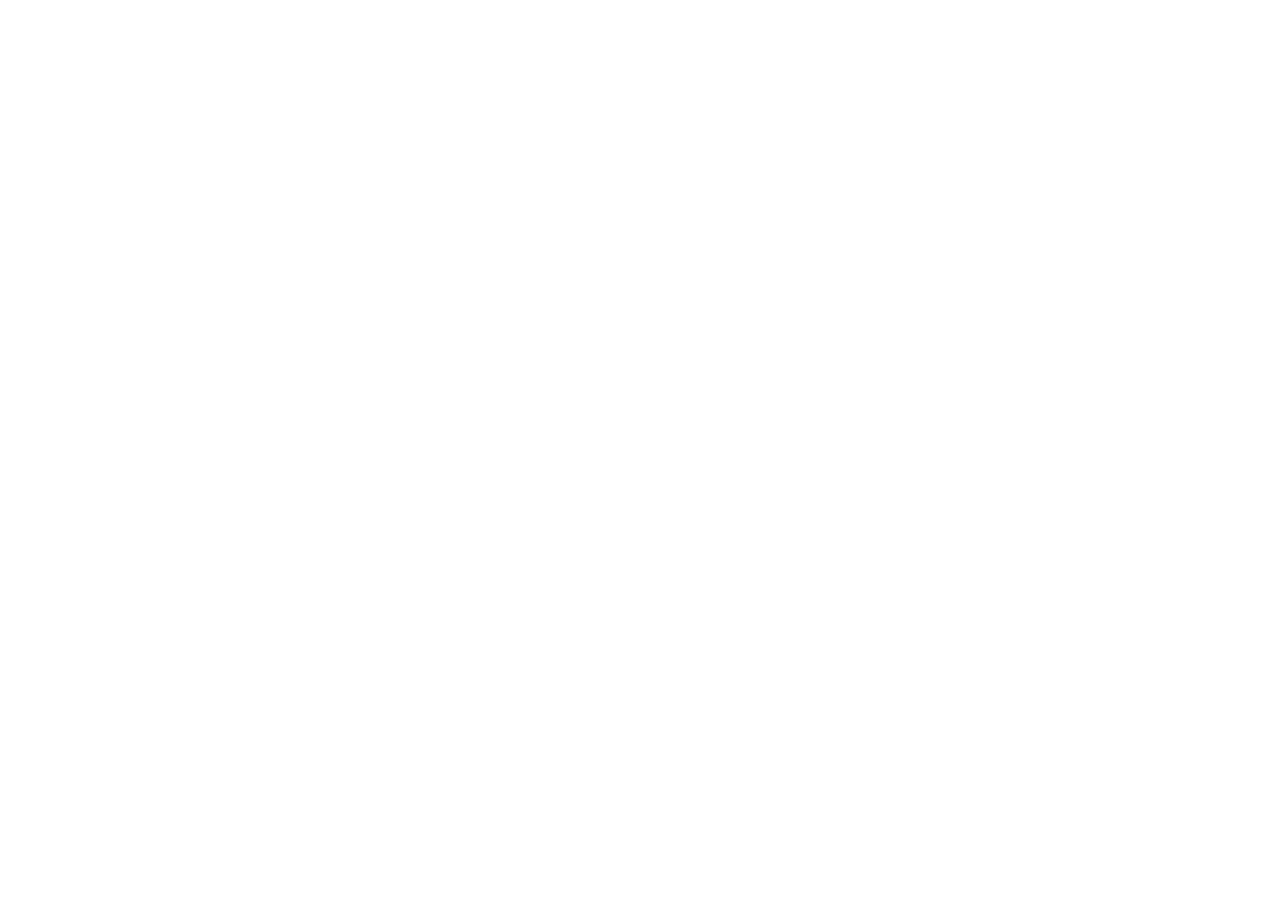
==== index.html @ d11c146b "初始化项目" ====
<!DOCTYPE html>
<html lang="en">
<head>
    <meta charset="UTF-8">
    <meta name="viewport" content="width=device-width, initial-scale=1.0">
    <title>Document</title>
</head>
<body>
    
</body>
</html>
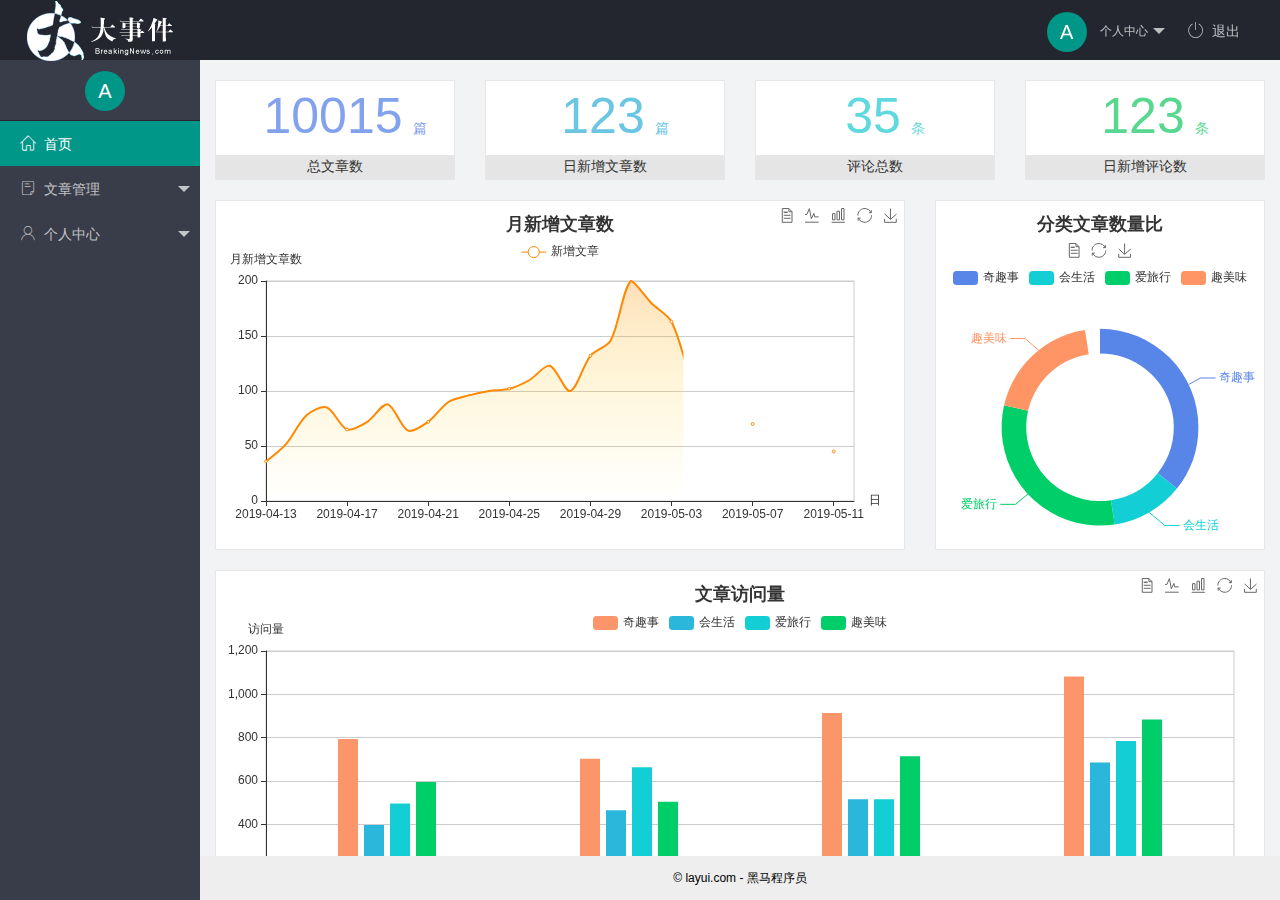
==== commit 02f0fc15: "主页" ====
--- a/index.html
+++ b/index.html
@@ -1,11 +1,86 @@
 <!DOCTYPE html>
 <html lang="en">
-<head>
-    <meta charset="UTF-8">
-    <meta name="viewport" content="width=device-width, initial-scale=1.0">
-    <title>Document</title>
-</head>
-<body>
+  <head>
+    <meta charset="UTF-8" />
+    <meta name="viewport" content="width=device-width, initial-scale=1.0" />
+    <title>后台主页</title>
     
-</body>
+    <!-- 导入 layui 的样式表 -->
+    <link rel="stylesheet" href="./assets/lib/layui/css/layui.css" />
+    <link rel="stylesheet" href="./assets/css/index.css">
+    <link rel="stylesheet" href="./assets/fonts/iconfont.css">
+    <script src="./assets/lib/jquery.js"></script>
+    <script src="./assets/js/baseAPI.js"></script>
+    <script src="./assets/js/index.js"></script>
+  </head>
+  <body class="layui-layout-body">
+    <div class="layui-layout layui-layout-admin">
+      <div class="layui-header">
+        <div class="layui-logo">
+          <img src="./assets/images/logo.png" alt="" />
+        </div>
+        <!-- 头部区域（可配合layui已有的水平导航） -->
+        <ul class="layui-nav layui-layout-right">
+          <li class="layui-nav-item">
+            <a href="javascript:;" class="ueerinfo">
+              <img src="http://t.cn/RCzsdCq" class="layui-nav-img" />
+              <span class="text-avatar">A</span>
+              个人中心
+            </a>
+            <dl class="layui-nav-child">
+              <dd><a href="">基本资料</a></dd>
+              <dd><a href="">更换头像</a></dd>
+              <dd><a href="">重置密码</a></dd>
+            </dl>
+          </li>
+          <li class="layui-nav-item"><a href="javascrpic:;" id="btnLogout"><span class="iconfont">&#xe865;</span>退出</a></li>
+        </ul>
+      </div>
+
+      <div class="layui-side layui-bg-black">
+        <div class="layui-side-scroll">
+          <div  class="ueerinfo">
+            <img src="http://t.cn/RCzsdCq" class="layui-nav-img" />
+            <span class="text-avatar">A</span>
+            <span id="welcome"></span>
+          </div>
+          <!-- 左侧导航区域（可配合layui已有的垂直导航） -->
+          <ul class="layui-nav layui-nav-tree" lay-filter="test" lay-shrink="all">
+            <li class="layui-nav-item layui-nav-itemed layui-this">
+              <a class="" href="./home/dashboard.html" target="fm"><span class="iconfont">&#xe6a9;</span>首页</a>
+            </li>
+            <li class="layui-nav-item">
+              <a href="javascript:;"><span class="iconfont">&#xe615;</span>文章管理</a>
+              <dl class="layui-nav-child" >
+                <dd><a href="javascript:;"><i class="layui-icon layui-icon-app"></i>文章类别</a></dd>
+                <dd><a href="javascript:;"><i class="layui-icon layui-icon-app"></i>文章列表</a></dd>
+                <dd><a href="javascript:;""><i class="layui-icon layui-icon-app"></i>发布文章</a></dd>
+              </dl>
+            </li>
+            <li class="layui-nav-item">
+                <a href="javascript:;"><span class="iconfont">&#xe614;</span>个人中心</a>
+                <dl class="layui-nav-child" >
+                    <dd><a href="javascript:;"><i class="layui-icon layui-icon-app"></i>基本资料</a></dd>
+                    <dd><a href="javascript:;"><i class="layui-icon layui-icon-app"></i>更换头像</a></dd>
+                    <dd><a href="javascript:;"><i class="layui-icon layui-icon-app"></i>重置密码</a></dd>
+                  </dl>
+                </li>
+           
+          </ul>
+        </div>
+      </div>
+
+      <div class="layui-body">
+        <!-- 内容主体区域 -->
+        <iframe name="fm" src="./home/dashboard.html" frameborder="0"></iframe>
+      </div>
+
+      <div class="layui-footer">
+        <!-- 底部固定区域 -->
+        © layui.com - 黑马程序员
+      </div>
+    </div>
+    <!-- 导入 layui 的JS文件 -->
+    <script src="./assets/lib/layui/layui.all.js"></script>
+  </body>
 </html>--- a/assets/lib/layui/css/layui.css
+++ b/assets/lib/layui/css/layui.css
@@ -0,0 +1,2 @@
+/** layui-v2.5.5 MIT License By https://www.layui.com */
+ .layui-inline,img{display:inline-block;vertical-align:middle}h1,h2,h3,h4,h5,h6{font-weight:400}.layui-edge,.layui-header,.layui-inline,.layui-main{position:relative}.layui-body,.layui-edge,.layui-elip{overflow:hidden}.layui-btn,.layui-edge,.layui-inline,img{vertical-align:middle}.layui-btn,.layui-disabled,.layui-icon,.layui-unselect{-moz-user-select:none;-webkit-user-select:none;-ms-user-select:none}.layui-elip,.layui-form-checkbox span,.layui-form-pane .layui-form-label{text-overflow:ellipsis;white-space:nowrap}.layui-breadcrumb,.layui-tree-btnGroup{visibility:hidden}blockquote,body,button,dd,div,dl,dt,form,h1,h2,h3,h4,h5,h6,input,li,ol,p,pre,td,textarea,th,ul{margin:0;padding:0;-webkit-tap-highlight-color:rgba(0,0,0,0)}a:active,a:hover{outline:0}img{border:none}li{list-style:none}table{border-collapse:collapse;border-spacing:0}h4,h5,h6{font-size:100%}button,input,optgroup,option,select,textarea{font-family:inherit;font-size:inherit;font-style:inherit;font-weight:inherit;outline:0}pre{white-space:pre-wrap;white-space:-moz-pre-wrap;white-space:-pre-wrap;white-space:-o-pre-wrap;word-wrap:break-word}body{line-height:24px;font:14px Helvetica Neue,Helvetica,PingFang SC,Tahoma,Arial,sans-serif}hr{height:1px;margin:10px 0;border:0;clear:both}a{color:#333;text-decoration:none}a:hover{color:#777}a cite{font-style:normal;*cursor:pointer}.layui-border-box,.layui-border-box *{box-sizing:border-box}.layui-box,.layui-box *{box-sizing:content-box}.layui-clear{clear:both;*zoom:1}.layui-clear:after{content:'\20';clear:both;*zoom:1;display:block;height:0}.layui-inline{*display:inline;*zoom:1}.layui-edge{display:inline-block;width:0;height:0;border-width:6px;border-style:dashed;border-color:transparent}.layui-edge-top{top:-4px;border-bottom-color:#999;border-bottom-style:solid}.layui-edge-right{border-left-color:#999;border-left-style:solid}.layui-edge-bottom{top:2px;border-top-color:#999;border-top-style:solid}.layui-edge-left{border-right-color:#999;border-right-style:solid}.layui-disabled,.layui-disabled:hover{color:#d2d2d2!important;cursor:not-allowed!important}.layui-circle{border-radius:100%}.layui-show{display:block!important}.layui-hide{display:none!important}@font-face{font-family:layui-icon;src:url(../font/iconfont.eot?v=250);src:url(../font/iconfont.eot?v=250#iefix) format('embedded-opentype'),url(../font/iconfont.woff2?v=250) format('woff2'),url(../font/iconfont.woff?v=250) format('woff'),url(../font/iconfont.ttf?v=250) format('truetype'),url(../font/iconfont.svg?v=250#layui-icon) format('svg')}.layui-icon{font-family:layui-icon!important;font-size:16px;font-style:normal;-webkit-font-smoothing:antialiased;-moz-osx-font-smoothing:grayscale}.layui-icon-reply-fill:before{content:"\e611"}.layui-icon-set-fill:before{content:"\e614"}.layui-icon-menu-fill:before{content:"\e60f"}.layui-icon-search:before{content:"\e615"}.layui-icon-share:before{content:"\e641"}.layui-icon-set-sm:before{content:"\e620"}.layui-icon-engine:before{content:"\e628"}.layui-icon-close:before{content:"\1006"}.layui-icon-close-fill:before{content:"\1007"}.layui-icon-chart-screen:before{content:"\e629"}.layui-icon-star:before{content:"\e600"}.layui-icon-circle-dot:before{content:"\e617"}.layui-icon-chat:before{content:"\e606"}.layui-icon-release:before{content:"\e609"}.layui-icon-list:before{content:"\e60a"}.layui-icon-chart:before{content:"\e62c"}.layui-icon-ok-circle:before{content:"\1005"}.layui-icon-layim-theme:before{content:"\e61b"}.layui-icon-table:before{content:"\e62d"}.layui-icon-right:before{content:"\e602"}.layui-icon-left:before{content:"\e603"}.layui-icon-cart-simple:before{content:"\e698"}.layui-icon-face-cry:before{content:"\e69c"}.layui-icon-face-smile:before{content:"\e6af"}.layui-icon-survey:before{content:"\e6b2"}.layui-icon-tree:before{content:"\e62e"}.layui-icon-upload-circle:before{content:"\e62f"}.layui-icon-add-circle:before{content:"\e61f"}.layui-icon-download-circle:before{content:"\e601"}.layui-icon-templeate-1:before{content:"\e630"}.layui-icon-util:before{content:"\e631"}.layui-icon-face-surprised:before{content:"\e664"}.layui-icon-edit:before{content:"\e642"}.layui-icon-speaker:before{content:"\e645"}.layui-icon-down:before{content:"\e61a"}.layui-icon-file:before{content:"\e621"}.layui-icon-layouts:before{content:"\e632"}.layui-icon-rate-half:before{content:"\e6c9"}.layui-icon-add-circle-fine:before{content:"\e608"}.layui-icon-prev-circle:before{content:"\e633"}.layui-icon-read:before{content:"\e705"}.layui-icon-404:before{content:"\e61c"}.layui-icon-carousel:before{content:"\e634"}.layui-icon-help:before{content:"\e607"}.layui-icon-code-circle:before{content:"\e635"}.layui-icon-water:before{content:"\e636"}.layui-icon-username:before{content:"\e66f"}.layui-icon-find-fill:before{content:"\e670"}.layui-icon-about:before{content:"\e60b"}.layui-icon-location:before{content:"\e715"}.layui-icon-up:before{content:"\e619"}.layui-icon-pause:before{content:"\e651"}.layui-icon-date:before{content:"\e637"}.layui-icon-layim-uploadfile:before{content:"\e61d"}.layui-icon-delete:before{content:"\e640"}.layui-icon-play:before{content:"\e652"}.layui-icon-top:before{content:"\e604"}.layui-icon-friends:before{content:"\e612"}.layui-icon-refresh-3:before{content:"\e9aa"}.layui-icon-ok:before{content:"\e605"}.layui-icon-layer:before{content:"\e638"}.layui-icon-face-smile-fine:before{content:"\e60c"}.layui-icon-dollar:before{content:"\e659"}.layui-icon-group:before{content:"\e613"}.layui-icon-layim-download:before{content:"\e61e"}.layui-icon-picture-fine:before{content:"\e60d"}.layui-icon-link:before{content:"\e64c"}.layui-icon-diamond:before{content:"\e735"}.layui-icon-log:before{content:"\e60e"}.layui-icon-rate-solid:before{content:"\e67a"}.layui-icon-fonts-del:before{content:"\e64f"}.layui-icon-unlink:before{content:"\e64d"}.layui-icon-fonts-clear:before{content:"\e639"}.layui-icon-triangle-r:before{content:"\e623"}.layui-icon-circle:before{content:"\e63f"}.layui-icon-radio:before{content:"\e643"}.layui-icon-align-center:before{content:"\e647"}.layui-icon-align-right:before{content:"\e648"}.layui-icon-align-left:before{content:"\e649"}.layui-icon-loading-1:before{content:"\e63e"}.layui-icon-return:before{content:"\e65c"}.layui-icon-fonts-strong:before{content:"\e62b"}.layui-icon-upload:before{content:"\e67c"}.layui-icon-dialogue:before{content:"\e63a"}.layui-icon-video:before{content:"\e6ed"}.layui-icon-headset:before{content:"\e6fc"}.layui-icon-cellphone-fine:before{content:"\e63b"}.layui-icon-add-1:before{content:"\e654"}.layui-icon-face-smile-b:before{content:"\e650"}.layui-icon-fonts-html:before{content:"\e64b"}.layui-icon-form:before{content:"\e63c"}.layui-icon-cart:before{content:"\e657"}.layui-icon-camera-fill:before{content:"\e65d"}.layui-icon-tabs:before{content:"\e62a"}.layui-icon-fonts-code:before{content:"\e64e"}.layui-icon-fire:before{content:"\e756"}.layui-icon-set:before{content:"\e716"}.layui-icon-fonts-u:before{content:"\e646"}.layui-icon-triangle-d:before{content:"\e625"}.layui-icon-tips:before{content:"\e702"}.layui-icon-picture:before{content:"\e64a"}.layui-icon-more-vertical:before{content:"\e671"}.layui-icon-flag:before{content:"\e66c"}.layui-icon-loading:before{content:"\e63d"}.layui-icon-fonts-i:before{content:"\e644"}.layui-icon-refresh-1:before{content:"\e666"}.layui-icon-rmb:before{content:"\e65e"}.layui-icon-home:before{content:"\e68e"}.layui-icon-user:before{content:"\e770"}.layui-icon-notice:before{content:"\e667"}.layui-icon-login-weibo:before{content:"\e675"}.layui-icon-voice:before{content:"\e688"}.layui-icon-upload-drag:before{content:"\e681"}.layui-icon-login-qq:before{content:"\e676"}.layui-icon-snowflake:before{content:"\e6b1"}.layui-icon-file-b:before{content:"\e655"}.layui-icon-template:before{content:"\e663"}.layui-icon-auz:before{content:"\e672"}.layui-icon-console:before{content:"\e665"}.layui-icon-app:before{content:"\e653"}.layui-icon-prev:before{content:"\e65a"}.layui-icon-website:before{content:"\e7ae"}.layui-icon-next:before{content:"\e65b"}.layui-icon-component:before{content:"\e857"}.layui-icon-more:before{content:"\e65f"}.layui-icon-login-wechat:before{content:"\e677"}.layui-icon-shrink-right:before{content:"\e668"}.layui-icon-spread-left:before{content:"\e66b"}.layui-icon-camera:before{content:"\e660"}.layui-icon-note:before{content:"\e66e"}.layui-icon-refresh:before{content:"\e669"}.layui-icon-female:before{content:"\e661"}.layui-icon-male:before{content:"\e662"}.layui-icon-password:before{content:"\e673"}.layui-icon-senior:before{content:"\e674"}.layui-icon-theme:before{content:"\e66a"}.layui-icon-tread:before{content:"\e6c5"}.layui-icon-praise:before{content:"\e6c6"}.layui-icon-star-fill:before{content:"\e658"}.layui-icon-rate:before{content:"\e67b"}.layui-icon-template-1:before{content:"\e656"}.layui-icon-vercode:before{content:"\e679"}.layui-icon-cellphone:before{content:"\e678"}.layui-icon-screen-full:before{content:"\e622"}.layui-icon-screen-restore:before{content:"\e758"}.layui-icon-cols:before{content:"\e610"}.layui-icon-export:before{content:"\e67d"}.layui-icon-print:before{content:"\e66d"}.layui-icon-slider:before{content:"\e714"}.layui-icon-addition:before{content:"\e624"}.layui-icon-subtraction:before{content:"\e67e"}.layui-icon-service:before{content:"\e626"}.layui-icon-transfer:before{content:"\e691"}.layui-main{width:1140px;margin:0 auto}.layui-header{z-index:1000;height:60px}.layui-header a:hover{transition:all .5s;-webkit-transition:all .5s}.layui-side{position:fixed;left:0;top:0;bottom:0;z-index:999;width:200px;overflow-x:hidden}.layui-side-scroll{position:relative;width:220px;height:100%;overflow-x:hidden}.layui-body{position:absolute;left:200px;right:0;top:0;bottom:0;z-index:998;width:auto;overflow-y:auto;box-sizing:border-box}.layui-layout-body{overflow:hidden}.layui-layout-admin .layui-header{background-color:#23262E}.layui-layout-admin .layui-side{top:60px;width:200px;overflow-x:hidden}.layui-layout-admin .layui-body{position:fixed;top:60px;bottom:44px}.layui-layout-admin .layui-main{width:auto;margin:0 15px}.layui-layout-admin .layui-footer{position:fixed;left:200px;right:0;bottom:0;height:44px;line-height:44px;padding:0 15px;background-color:#eee}.layui-layout-admin .layui-logo{position:absolute;left:0;top:0;width:200px;height:100%;line-height:60px;text-align:center;color:#009688;font-size:16px}.layui-layout-admin .layui-header .layui-nav{background:0 0}.layui-layout-left{position:absolute!important;left:200px;top:0}.layui-layout-right{position:absolute!important;right:0;top:0}.layui-container{position:relative;margin:0 auto;padding:0 15px;box-sizing:border-box}.layui-fluid{position:relative;margin:0 auto;padding:0 15px}.layui-row:after,.layui-row:before{content:'';display:block;clear:both}.layui-col-lg1,.layui-col-lg10,.layui-col-lg11,.layui-col-lg12,.layui-col-lg2,.layui-col-lg3,.layui-col-lg4,.layui-col-lg5,.layui-col-lg6,.layui-col-lg7,.layui-col-lg8,.layui-col-lg9,.layui-col-md1,.layui-col-md10,.layui-col-md11,.layui-col-md12,.layui-col-md2,.layui-col-md3,.layui-col-md4,.layui-col-md5,.layui-col-md6,.layui-col-md7,.layui-col-md8,.layui-col-md9,.layui-col-sm1,.layui-col-sm10,.layui-col-sm11,.layui-col-sm12,.layui-col-sm2,.layui-col-sm3,.layui-col-sm4,.layui-col-sm5,.layui-col-sm6,.layui-col-sm7,.layui-col-sm8,.layui-col-sm9,.layui-col-xs1,.layui-col-xs10,.layui-col-xs11,.layui-col-xs12,.layui-col-xs2,.layui-col-xs3,.layui-col-xs4,.layui-col-xs5,.layui-col-xs6,.layui-col-xs7,.layui-col-xs8,.layui-col-xs9{position:relative;display:block;box-sizing:border-box}.layui-col-xs1,.layui-col-xs10,.layui-col-xs11,.layui-col-xs12,.layui-col-xs2,.layui-col-xs3,.layui-col-xs4,.layui-col-xs5,.layui-col-xs6,.layui-col-xs7,.layui-col-xs8,.layui-col-xs9{float:left}.layui-col-xs1{width:8.33333333%}.layui-col-xs2{width:16.66666667%}.layui-col-xs3{width:25%}.layui-col-xs4{width:33.33333333%}.layui-col-xs5{width:41.66666667%}.layui-col-xs6{width:50%}.layui-col-xs7{width:58.33333333%}.layui-col-xs8{width:66.66666667%}.layui-col-xs9{width:75%}.layui-col-xs10{width:83.33333333%}.layui-col-xs11{width:91.66666667%}.layui-col-xs12{width:100%}.layui-col-xs-offset1{margin-left:8.33333333%}.layui-col-xs-offset2{margin-left:16.66666667%}.layui-col-xs-offset3{margin-left:25%}.layui-col-xs-offset4{margin-left:33.33333333%}.layui-col-xs-offset5{margin-left:41.66666667%}.layui-col-xs-offset6{margin-left:50%}.layui-col-xs-offset7{margin-left:58.33333333%}.layui-col-xs-offset8{margin-left:66.66666667%}.layui-col-xs-offset9{margin-left:75%}.layui-col-xs-offset10{margin-left:83.33333333%}.layui-col-xs-offset11{margin-left:91.66666667%}.layui-col-xs-offset12{margin-left:100%}@media screen and (max-width:768px){.layui-hide-xs{display:none!important}.layui-show-xs-block{display:block!important}.layui-show-xs-inline{display:inline!important}.layui-show-xs-inline-block{display:inline-block!important}}@media screen and (min-width:768px){.layui-container{width:750px}.layui-hide-sm{display:none!important}.layui-show-sm-block{display:block!important}.layui-show-sm-inline{display:inline!important}.layui-show-sm-inline-block{display:inline-block!important}.layui-col-sm1,.layui-col-sm10,.layui-col-sm11,.layui-col-sm12,.layui-col-sm2,.layui-col-sm3,.layui-col-sm4,.layui-col-sm5,.layui-col-sm6,.layui-col-sm7,.layui-col-sm8,.layui-col-sm9{float:left}.layui-col-sm1{width:8.33333333%}.layui-col-sm2{width:16.66666667%}.layui-col-sm3{width:25%}.layui-col-sm4{width:33.33333333%}.layui-col-sm5{width:41.66666667%}.layui-col-sm6{width:50%}.layui-col-sm7{width:58.33333333%}.layui-col-sm8{width:66.66666667%}.layui-col-sm9{width:75%}.layui-col-sm10{width:83.33333333%}.layui-col-sm11{width:91.66666667%}.layui-col-sm12{width:100%}.layui-col-sm-offset1{margin-left:8.33333333%}.layui-col-sm-offset2{margin-left:16.66666667%}.layui-col-sm-offset3{margin-left:25%}.layui-col-sm-offset4{margin-left:33.33333333%}.layui-col-sm-offset5{margin-left:41.66666667%}.layui-col-sm-offset6{margin-left:50%}.layui-col-sm-offset7{margin-left:58.33333333%}.layui-col-sm-offset8{margin-left:66.66666667%}.layui-col-sm-offset9{margin-left:75%}.layui-col-sm-offset10{margin-left:83.33333333%}.layui-col-sm-offset11{margin-left:91.66666667%}.layui-col-sm-offset12{margin-left:100%}}@media screen and (min-width:992px){.layui-container{width:970px}.layui-hide-md{display:none!important}.layui-show-md-block{display:block!important}.layui-show-md-inline{display:inline!important}.layui-show-md-inline-block{display:inline-block!important}.layui-col-md1,.layui-col-md10,.layui-col-md11,.layui-col-md12,.layui-col-md2,.layui-col-md3,.layui-col-md4,.layui-col-md5,.layui-col-md6,.layui-col-md7,.layui-col-md8,.layui-col-md9{float:left}.layui-col-md1{width:8.33333333%}.layui-col-md2{width:16.66666667%}.layui-col-md3{width:25%}.layui-col-md4{width:33.33333333%}.layui-col-md5{width:41.66666667%}.layui-col-md6{width:50%}.layui-col-md7{width:58.33333333%}.layui-col-md8{width:66.66666667%}.layui-col-md9{width:75%}.layui-col-md10{width:83.33333333%}.layui-col-md11{width:91.66666667%}.layui-col-md12{width:100%}.layui-col-md-offset1{margin-left:8.33333333%}.layui-col-md-offset2{margin-left:16.66666667%}.layui-col-md-offset3{margin-left:25%}.layui-col-md-offset4{margin-left:33.33333333%}.layui-col-md-offset5{margin-left:41.66666667%}.layui-col-md-offset6{margin-left:50%}.layui-col-md-offset7{margin-left:58.33333333%}.layui-col-md-offset8{margin-left:66.66666667%}.layui-col-md-offset9{margin-left:75%}.layui-col-md-offset10{margin-left:83.33333333%}.layui-col-md-offset11{margin-left:91.66666667%}.layui-col-md-offset12{margin-left:100%}}@media screen and (min-width:1200px){.layui-container{width:1170px}.layui-hide-lg{display:none!important}.layui-show-lg-block{display:block!important}.layui-show-lg-inline{display:inline!important}.layui-show-lg-inline-block{display:inline-block!important}.layui-col-lg1,.layui-col-lg10,.layui-col-lg11,.layui-col-lg12,.layui-col-lg2,.layui-col-lg3,.layui-col-lg4,.layui-col-lg5,.layui-col-lg6,.layui-col-lg7,.layui-col-lg8,.layui-col-lg9{float:left}.layui-col-lg1{width:8.33333333%}.layui-col-lg2{width:16.66666667%}.layui-col-lg3{width:25%}.layui-col-lg4{width:33.33333333%}.layui-col-lg5{width:41.66666667%}.layui-col-lg6{width:50%}.layui-col-lg7{width:58.33333333%}.layui-col-lg8{width:66.66666667%}.layui-col-lg9{width:75%}.layui-col-lg10{width:83.33333333%}.layui-col-lg11{width:91.66666667%}.layui-col-lg12{width:100%}.layui-col-lg-offset1{margin-left:8.33333333%}.layui-col-lg-offset2{margin-left:16.66666667%}.layui-col-lg-offset3{margin-left:25%}.layui-col-lg-offset4{margin-left:33.33333333%}.layui-col-lg-offset5{margin-left:41.66666667%}.layui-col-lg-offset6{margin-left:50%}.layui-col-lg-offset7{margin-left:58.33333333%}.layui-col-lg-offset8{margin-left:66.66666667%}.layui-col-lg-offset9{margin-left:75%}.layui-col-lg-offset10{margin-left:83.33333333%}.layui-col-lg-offset11{margin-left:91.66666667%}.layui-col-lg-offset12{margin-left:100%}}.layui-col-space1{margin:-.5px}.layui-col-space1>*{padding:.5px}.layui-col-space3{margin:-1.5px}.layui-col-space3>*{padding:1.5px}.layui-col-space5{margin:-2.5px}.layui-col-space5>*{padding:2.5px}.layui-col-space8{margin:-3.5px}.layui-col-space8>*{padding:3.5px}.layui-col-space10{margin:-5px}.layui-col-space10>*{padding:5px}.layui-col-space12{margin:-6px}.layui-col-space12>*{padding:6px}.layui-col-space15{margin:-7.5px}.layui-col-space15>*{padding:7.5px}.layui-col-space18{margin:-9px}.layui-col-space18>*{padding:9px}.layui-col-space20{margin:-10px}.layui-col-space20>*{padding:10px}.layui-col-space22{margin:-11px}.layui-col-space22>*{padding:11px}.layui-col-space25{margin:-12.5px}.layui-col-space25>*{padding:12.5px}.layui-col-space30{margin:-15px}.layui-col-space30>*{padding:15px}.layui-btn,.layui-input,.layui-select,.layui-textarea,.layui-upload-button{outline:0;-webkit-appearance:none;transition:all .3s;-webkit-transition:all .3s;box-sizing:border-box}.layui-elem-quote{margin-bottom:10px;padding:15px;line-height:22px;border-left:5px solid #009688;border-radius:0 2px 2px 0;background-color:#f2f2f2}.layui-quote-nm{border-style:solid;border-width:1px 1px 1px 5px;background:0 0}.layui-elem-field{margin-bottom:10px;padding:0;border-width:1px;border-style:solid}.layui-elem-field legend{margin-left:20px;padding:0 10px;font-size:20px;font-weight:300}.layui-field-title{margin:10px 0 20px;border-width:1px 0 0}.layui-field-box{padding:10px 15px}.layui-field-title .layui-field-box{padding:10px 0}.layui-progress{position:relative;height:6px;border-radius:20px;background-color:#e2e2e2}.layui-progress-bar{position:absolute;left:0;top:0;width:0;max-width:100%;height:6px;border-radius:20px;text-align:right;background-color:#5FB878;transition:all .3s;-webkit-transition:all .3s}.layui-progress-big,.layui-progress-big .layui-progress-bar{height:18px;line-height:18px}.layui-progress-text{position:relative;top:-20px;line-height:18px;font-size:12px;color:#666}.layui-progress-big .layui-progress-text{position:static;padding:0 10px;color:#fff}.layui-collapse{border-width:1px;border-style:solid;border-radius:2px}.layui-colla-content,.layui-colla-item{border-top-width:1px;border-top-style:solid}.layui-colla-item:first-child{border-top:none}.layui-colla-title{position:relative;height:42px;line-height:42px;padding:0 15px 0 35px;color:#333;background-color:#f2f2f2;cursor:pointer;font-size:14px;overflow:hidden}.layui-colla-content{display:none;padding:10px 15px;line-height:22px;color:#666}.layui-colla-icon{position:absolute;left:15px;top:0;font-size:14px}.layui-card{margin-bottom:15px;border-radius:2px;background-color:#fff;box-shadow:0 1px 2px 0 rgba(0,0,0,.05)}.layui-card:last-child{margin-bottom:0}.layui-card-header{position:relative;height:42px;line-height:42px;padding:0 15px;border-bottom:1px solid #f6f6f6;color:#333;border-radius:2px 2px 0 0;font-size:14px}.layui-bg-black,.layui-bg-blue,.layui-bg-cyan,.layui-bg-green,.layui-bg-orange,.layui-bg-red{color:#fff!important}.layui-card-body{position:relative;padding:10px 15px;line-height:24px}.layui-card-body[pad15]{padding:15px}.layui-card-body[pad20]{padding:20px}.layui-card-body .layui-table{margin:5px 0}.layui-card .layui-tab{margin:0}.layui-panel-window{position:relative;padding:15px;border-radius:0;border-top:5px solid #E6E6E6;background-color:#fff}.layui-auxiliar-moving{position:fixed;left:0;right:0;top:0;bottom:0;width:100%;height:100%;background:0 0;z-index:9999999999}.layui-form-label,.layui-form-mid,.layui-form-select,.layui-input-block,.layui-input-inline,.layui-textarea{position:relative}.layui-bg-red{background-color:#FF5722!important}.layui-bg-orange{background-color:#FFB800!important}.layui-bg-green{background-color:#009688!important}.layui-bg-cyan{background-color:#2F4056!important}.layui-bg-blue{background-color:#1E9FFF!important}.layui-bg-black{background-color:#393D49!important}.layui-bg-gray{background-color:#eee!important;color:#666!important}.layui-badge-rim,.layui-colla-content,.layui-colla-item,.layui-collapse,.layui-elem-field,.layui-form-pane .layui-form-item[pane],.layui-form-pane .layui-form-label,.layui-input,.layui-layedit,.layui-layedit-tool,.layui-quote-nm,.layui-select,.layui-tab-bar,.layui-tab-card,.layui-tab-title,.layui-tab-title .layui-this:after,.layui-textarea{border-color:#e6e6e6}.layui-timeline-item:before,hr{background-color:#e6e6e6}.layui-text{line-height:22px;font-size:14px;color:#666}.layui-text h1,.layui-text h2,.layui-text h3{font-weight:500;color:#333}.layui-text h1{font-size:30px}.layui-text h2{font-size:24px}.layui-text h3{font-size:18px}.layui-text a:not(.layui-btn){color:#01AAED}.layui-text a:not(.layui-btn):hover{text-decoration:underline}.layui-text ul{padding:5px 0 5px 15px}.layui-text ul li{margin-top:5px;list-style-type:disc}.layui-text em,.layui-word-aux{color:#999!important;padding:0 5px!important}.layui-btn{display:inline-block;height:38px;line-height:38px;padding:0 18px;background-color:#009688;color:#fff;white-space:nowrap;text-align:center;font-size:14px;border:none;border-radius:2px;cursor:pointer}.layui-btn:hover{opacity:.8;filter:alpha(opacity=80);color:#fff}.layui-btn:active{opacity:1;filter:alpha(opacity=100)}.layui-btn+.layui-btn{margin-left:10px}.layui-btn-container{font-size:0}.layui-btn-container .layui-btn{margin-right:10px;margin-bottom:10px}.layui-btn-container .layui-btn+.layui-btn{margin-left:0}.layui-table .layui-btn-container .layui-btn{margin-bottom:9px}.layui-btn-radius{border-radius:100px}.layui-btn .layui-icon{margin-right:3px;font-size:18px;vertical-align:bottom;vertical-align:middle\9}.layui-btn-primary{border:1px solid #C9C9C9;background-color:#fff;color:#555}.layui-btn-primary:hover{border-color:#009688;color:#333}.layui-btn-normal{background-color:#1E9FFF}.layui-btn-warm{background-color:#FFB800}.layui-btn-danger{background-color:#FF5722}.layui-btn-checked{background-color:#5FB878}.layui-btn-disabled,.layui-btn-disabled:active,.layui-btn-disabled:hover{border:1px solid #e6e6e6;background-color:#FBFBFB;color:#C9C9C9;cursor:not-allowed;opacity:1}.layui-btn-lg{height:44px;line-height:44px;padding:0 25px;font-size:16px}.layui-btn-sm{height:30px;line-height:30px;padding:0 10px;font-size:12px}.layui-btn-sm i{font-size:16px!important}.layui-btn-xs{height:22px;line-height:22px;padding:0 5px;font-size:12px}.layui-btn-xs i{font-size:14px!important}.layui-btn-group{display:inline-block;vertical-align:middle;font-size:0}.layui-btn-group .layui-btn{margin-left:0!important;margin-right:0!important;border-left:1px solid rgba(255,255,255,.5);border-radius:0}.layui-btn-group .layui-btn-primary{border-left:none}.layui-btn-group .layui-btn-primary:hover{border-color:#C9C9C9;color:#009688}.layui-btn-group .layui-btn:first-child{border-left:none;border-radius:2px 0 0 2px}.layui-btn-group .layui-btn-primary:first-child{border-left:1px solid #c9c9c9}.layui-btn-group .layui-btn:last-child{border-radius:0 2px 2px 0}.layui-btn-group .layui-btn+.layui-btn{margin-left:0}.layui-btn-group+.layui-btn-group{margin-left:10px}.layui-btn-fluid{width:100%}.layui-input,.layui-select,.layui-textarea{height:38px;line-height:1.3;line-height:38px\9;border-width:1px;border-style:solid;background-color:#fff;border-radius:2px}.layui-input::-webkit-input-placeholder,.layui-select::-webkit-input-placeholder,.layui-textarea::-webkit-input-placeholder{line-height:1.3}.layui-input,.layui-textarea{display:block;width:100%;padding-left:10px}.layui-input:hover,.layui-textarea:hover{border-color:#D2D2D2!important}.layui-input:focus,.layui-textarea:focus{border-color:#C9C9C9!important}.layui-textarea{min-height:100px;height:auto;line-height:20px;padding:6px 10px;resize:vertical}.layui-select{padding:0 10px}.layui-form input[type=checkbox],.layui-form input[type=radio],.layui-form select{display:none}.layui-form [lay-ignore]{display:initial}.layui-form-item{margin-bottom:15px;clear:both;*zoom:1}.layui-form-item:after{content:'\20';clear:both;*zoom:1;display:block;height:0}.layui-form-label{float:left;display:block;padding:9px 15px;width:80px;font-weight:400;line-height:20px;text-align:right}.layui-form-label-col{display:block;float:none;padding:9px 0;line-height:20px;text-align:left}.layui-form-item .layui-inline{margin-bottom:5px;margin-right:10px}.layui-input-block{margin-left:110px;min-height:36px}.layui-input-inline{display:inline-block;vertical-align:middle}.layui-form-item .layui-input-inline{float:left;width:190px;margin-right:10px}.layui-form-text .layui-input-inline{width:auto}.layui-form-mid{float:left;display:block;padding:9px 0!important;line-height:20px;margin-right:10px}.layui-form-danger+.layui-form-select .layui-input,.layui-form-danger:focus{border-color:#FF5722!important}.layui-form-select .layui-input{padding-right:30px;cursor:pointer}.layui-form-select .layui-edge{position:absolute;right:10px;top:50%;margin-top:-3px;cursor:pointer;border-width:6px;border-top-color:#c2c2c2;border-top-style:solid;transition:all .3s;-webkit-transition:all .3s}.layui-form-select dl{display:none;position:absolute;left:0;top:42px;padding:5px 0;z-index:899;min-width:100%;border:1px solid #d2d2d2;max-height:300px;overflow-y:auto;background-color:#fff;border-radius:2px;box-shadow:0 2px 4px rgba(0,0,0,.12);box-sizing:border-box}.layui-form-select dl dd,.layui-form-select dl dt{padding:0 10px;line-height:36px;white-space:nowrap;overflow:hidden;text-overflow:ellipsis}.layui-form-select dl dt{font-size:12px;color:#999}.layui-form-select dl dd{cursor:pointer}.layui-form-select dl dd:hover{background-color:#f2f2f2;-webkit-transition:.5s all;transition:.5s all}.layui-form-select .layui-select-group dd{padding-left:20px}.layui-form-select dl dd.layui-select-tips{padding-left:10px!important;color:#999}.layui-form-select dl dd.layui-this{background-color:#5FB878;color:#fff}.layui-form-checkbox,.layui-form-select dl dd.layui-disabled{background-color:#fff}.layui-form-selected dl{display:block}.layui-form-checkbox,.layui-form-checkbox *,.layui-form-switch{display:inline-block;vertical-align:middle}.layui-form-selected .layui-edge{margin-top:-9px;-webkit-transform:rotate(180deg);transform:rotate(180deg);margin-top:-3px\9}:root .layui-form-selected .layui-edge{margin-top:-9px\0/IE9}.layui-form-selectup dl{top:auto;bottom:42px}.layui-select-none{margin:5px 0;text-align:center;color:#999}.layui-select-disabled .layui-disabled{border-color:#eee!important}.layui-select-disabled .layui-edge{border-top-color:#d2d2d2}.layui-form-checkbox{position:relative;height:30px;line-height:30px;margin-right:10px;padding-right:30px;cursor:pointer;font-size:0;-webkit-transition:.1s linear;transition:.1s linear;box-sizing:border-box}.layui-form-checkbox span{padding:0 10px;height:100%;font-size:14px;border-radius:2px 0 0 2px;background-color:#d2d2d2;color:#fff;overflow:hidden}.layui-form-checkbox:hover span{background-color:#c2c2c2}.layui-form-checkbox i{position:absolute;right:0;top:0;width:30px;height:28px;border:1px solid #d2d2d2;border-left:none;border-radius:0 2px 2px 0;color:#fff;font-size:20px;text-align:center}.layui-form-checkbox:hover i{border-color:#c2c2c2;color:#c2c2c2}.layui-form-checked,.layui-form-checked:hover{border-color:#5FB878}.layui-form-checked span,.layui-form-checked:hover span{background-color:#5FB878}.layui-form-checked i,.layui-form-checked:hover i{color:#5FB878}.layui-form-item .layui-form-checkbox{margin-top:4px}.layui-form-checkbox[lay-skin=primary]{height:auto!important;line-height:normal!important;min-width:18px;min-height:18px;border:none!important;margin-right:0;padding-left:28px;padding-right:0;background:0 0}.layui-form-checkbox[lay-skin=primary] span{padding-left:0;padding-right:15px;line-height:18px;background:0 0;color:#666}.layui-form-checkbox[lay-skin=primary] i{right:auto;left:0;width:16px;height:16px;line-height:16px;border:1px solid #d2d2d2;font-size:12px;border-radius:2px;background-color:#fff;-webkit-transition:.1s linear;transition:.1s linear}.layui-form-checkbox[lay-skin=primary]:hover i{border-color:#5FB878;color:#fff}.layui-form-checked[lay-skin=primary] i{border-color:#5FB878!important;background-color:#5FB878;color:#fff}.layui-checkbox-disbaled[lay-skin=primary] span{background:0 0!important;color:#c2c2c2}.layui-checkbox-disbaled[lay-skin=primary]:hover i{border-color:#d2d2d2}.layui-form-item .layui-form-checkbox[lay-skin=primary]{margin-top:10px}.layui-form-switch{position:relative;height:22px;line-height:22px;min-width:35px;padding:0 5px;margin-top:8px;border:1px solid #d2d2d2;border-radius:20px;cursor:pointer;background-color:#fff;-webkit-transition:.1s linear;transition:.1s linear}.layui-form-switch i{position:absolute;left:5px;top:3px;width:16px;height:16px;border-radius:20px;background-color:#d2d2d2;-webkit-transition:.1s linear;transition:.1s linear}.layui-form-switch em{position:relative;top:0;width:25px;margin-left:21px;padding:0!important;text-align:center!important;color:#999!important;font-style:normal!important;font-size:12px}.layui-form-onswitch{border-color:#5FB878;background-color:#5FB878}.layui-checkbox-disbaled,.layui-checkbox-disbaled i{border-color:#e2e2e2!important}.layui-form-onswitch i{left:100%;margin-left:-21px;background-color:#fff}.layui-form-onswitch em{margin-left:5px;margin-right:21px;color:#fff!important}.layui-checkbox-disbaled span{background-color:#e2e2e2!important}.layui-checkbox-disbaled:hover i{color:#fff!important}[lay-radio]{display:none}.layui-form-radio,.layui-form-radio *{display:inline-block;vertical-align:middle}.layui-form-radio{line-height:28px;margin:6px 10px 0 0;padding-right:10px;cursor:pointer;font-size:0}.layui-form-radio *{font-size:14px}.layui-form-radio>i{margin-right:8px;font-size:22px;color:#c2c2c2}.layui-form-radio>i:hover,.layui-form-radioed>i{color:#5FB878}.layui-radio-disbaled>i{color:#e2e2e2!important}.layui-form-pane .layui-form-label{width:110px;padding:8px 15px;height:38px;line-height:20px;border-width:1px;border-style:solid;border-radius:2px 0 0 2px;text-align:center;background-color:#FBFBFB;overflow:hidden;box-sizing:border-box}.layui-form-pane .layui-input-inline{margin-left:-1px}.layui-form-pane .layui-input-block{margin-left:110px;left:-1px}.layui-form-pane .layui-input{border-radius:0 2px 2px 0}.layui-form-pane .layui-form-text .layui-form-label{float:none;width:100%;border-radius:2px;box-sizing:border-box;text-align:left}.layui-form-pane .layui-form-text .layui-input-inline{display:block;margin:0;top:-1px;clear:both}.layui-form-pane .layui-form-text .layui-input-block{margin:0;left:0;top:-1px}.layui-form-pane .layui-form-text .layui-textarea{min-height:100px;border-radius:0 0 2px 2px}.layui-form-pane .layui-form-checkbox{margin:4px 0 4px 10px}.layui-form-pane .layui-form-radio,.layui-form-pane .layui-form-switch{margin-top:6px;margin-left:10px}.layui-form-pane .layui-form-item[pane]{position:relative;border-width:1px;border-style:solid}.layui-form-pane .layui-form-item[pane] .layui-form-label{position:absolute;left:0;top:0;height:100%;border-width:0 1px 0 0}.layui-form-pane .layui-form-item[pane] .layui-input-inline{margin-left:110px}@media screen and (max-width:450px){.layui-form-item .layui-form-label{text-overflow:ellipsis;overflow:hidden;white-space:nowrap}.layui-form-item .layui-inline{display:block;margin-right:0;margin-bottom:20px;clear:both}.layui-form-item .layui-inline:after{content:'\20';clear:both;display:block;height:0}.layui-form-item .layui-input-inline{display:block;float:none;left:-3px;width:auto;margin:0 0 10px 112px}.layui-form-item .layui-input-inline+.layui-form-mid{margin-left:110px;top:-5px;padding:0}.layui-form-item .layui-form-checkbox{margin-right:5px;margin-bottom:5px}}.layui-layedit{border-width:1px;border-style:solid;border-radius:2px}.layui-layedit-tool{padding:3px 5px;border-bottom-width:1px;border-bottom-style:solid;font-size:0}.layedit-tool-fixed{position:fixed;top:0;border-top:1px solid #e2e2e2}.layui-layedit-tool .layedit-tool-mid,.layui-layedit-tool .layui-icon{display:inline-block;vertical-align:middle;text-align:center;font-size:14px}.layui-layedit-tool .layui-icon{position:relative;width:32px;height:30px;line-height:30px;margin:3px 5px;color:#777;cursor:pointer;border-radius:2px}.layui-layedit-tool .layui-icon:hover{color:#393D49}.layui-layedit-tool .layui-icon:active{color:#000}.layui-layedit-tool .layedit-tool-active{background-color:#e2e2e2;color:#000}.layui-layedit-tool .layui-disabled,.layui-layedit-tool .layui-disabled:hover{color:#d2d2d2;cursor:not-allowed}.layui-layedit-tool .layedit-tool-mid{width:1px;height:18px;margin:0 10px;background-color:#d2d2d2}.layedit-tool-html{width:50px!important;font-size:30px!important}.layedit-tool-b,.layedit-tool-code,.layedit-tool-help{font-size:16px!important}.layedit-tool-d,.layedit-tool-face,.layedit-tool-image,.layedit-tool-unlink{font-size:18px!important}.layedit-tool-image input{position:absolute;font-size:0;left:0;top:0;width:100%;height:100%;opacity:.01;filter:Alpha(opacity=1);cursor:pointer}.layui-layedit-iframe iframe{display:block;width:100%}#LAY_layedit_code{overflow:hidden}.layui-laypage{display:inline-block;*display:inline;*zoom:1;vertical-align:middle;margin:10px 0;font-size:0}.layui-laypage>a:first-child,.layui-laypage>a:first-child em{border-radius:2px 0 0 2px}.layui-laypage>a:last-child,.layui-laypage>a:last-child em{border-radius:0 2px 2px 0}.layui-laypage>:first-child{margin-left:0!important}.layui-laypage>:last-child{margin-right:0!important}.layui-laypage a,.layui-laypage button,.layui-laypage input,.layui-laypage select,.layui-laypage span{border:1px solid #e2e2e2}.layui-laypage a,.layui-laypage span{display:inline-block;*display:inline;*zoom:1;vertical-align:middle;padding:0 15px;height:28px;line-height:28px;margin:0 -1px 5px 0;background-color:#fff;color:#333;font-size:12px}.layui-flow-more a *,.layui-laypage input,.layui-table-view select[lay-ignore]{display:inline-block}.layui-laypage a:hover{color:#009688}.layui-laypage em{font-style:normal}.layui-laypage .layui-laypage-spr{color:#999;font-weight:700}.layui-laypage a{text-decoration:none}.layui-laypage .layui-laypage-curr{position:relative}.layui-laypage .layui-laypage-curr em{position:relative;color:#fff}.layui-laypage .layui-laypage-curr .layui-laypage-em{position:absolute;left:-1px;top:-1px;padding:1px;width:100%;height:100%;background-color:#009688}.layui-laypage-em{border-radius:2px}.layui-laypage-next em,.layui-laypage-prev em{font-family:Sim sun;font-size:16px}.layui-laypage .layui-laypage-count,.layui-laypage .layui-laypage-limits,.layui-laypage .layui-laypage-refresh,.layui-laypage .layui-laypage-skip{margin-left:10px;margin-right:10px;padding:0;border:none}.layui-laypage .layui-laypage-limits,.layui-laypage .layui-laypage-refresh{vertical-align:top}.layui-laypage .layui-laypage-refresh i{font-size:18px;cursor:pointer}.layui-laypage select{height:22px;padding:3px;border-radius:2px;cursor:pointer}.layui-laypage .layui-laypage-skip{height:30px;line-height:30px;color:#999}.layui-laypage button,.layui-laypage input{height:30px;line-height:30px;border-radius:2px;vertical-align:top;background-color:#fff;box-sizing:border-box}.layui-laypage input{width:40px;margin:0 10px;padding:0 3px;text-align:center}.layui-laypage input:focus,.layui-laypage select:focus{border-color:#009688!important}.layui-laypage button{margin-left:10px;padding:0 10px;cursor:pointer}.layui-table,.layui-table-view{margin:10px 0}.layui-flow-more{margin:10px 0;text-align:center;color:#999;font-size:14px}.layui-flow-more a{height:32px;line-height:32px}.layui-flow-more a *{vertical-align:top}.layui-flow-more a cite{padding:0 20px;border-radius:3px;background-color:#eee;color:#333;font-style:normal}.layui-flow-more a cite:hover{opacity:.8}.layui-flow-more a i{font-size:30px;color:#737383}.layui-table{width:100%;background-color:#fff;color:#666}.layui-table tr{transition:all .3s;-webkit-transition:all .3s}.layui-table th{text-align:left;font-weight:400}.layui-table tbody tr:hover,.layui-table thead tr,.layui-table-click,.layui-table-header,.layui-table-hover,.layui-table-mend,.layui-table-patch,.layui-table-tool,.layui-table-total,.layui-table-total tr,.layui-table[lay-even] tr:nth-child(even){background-color:#f2f2f2}.layui-table td,.layui-table th,.layui-table-col-set,.layui-table-fixed-r,.layui-table-grid-down,.layui-table-header,.layui-table-page,.layui-table-tips-main,.layui-table-tool,.layui-table-total,.layui-table-view,.layui-table[lay-skin=line],.layui-table[lay-skin=row]{border-width:1px;border-style:solid;border-color:#e6e6e6}.layui-table td,.layui-table th{position:relative;padding:9px 15px;min-height:20px;line-height:20px;font-size:14px}.layui-table[lay-skin=line] td,.layui-table[lay-skin=line] th{border-width:0 0 1px}.layui-table[lay-skin=row] td,.layui-table[lay-skin=row] th{border-width:0 1px 0 0}.layui-table[lay-skin=nob] td,.layui-table[lay-skin=nob] th{border:none}.layui-table img{max-width:100px}.layui-table[lay-size=lg] td,.layui-table[lay-size=lg] th{padding:15px 30px}.layui-table-view .layui-table[lay-size=lg] .layui-table-cell{height:40px;line-height:40px}.layui-table[lay-size=sm] td,.layui-table[lay-size=sm] th{font-size:12px;padding:5px 10px}.layui-table-view .layui-table[lay-size=sm] .layui-table-cell{height:20px;line-height:20px}.layui-table[lay-data]{display:none}.layui-table-box{position:relative;overflow:hidden}.layui-table-view .layui-table{position:relative;width:auto;margin:0}.layui-table-view .layui-table[lay-skin=line]{border-width:0 1px 0 0}.layui-table-view .layui-table[lay-skin=row]{border-width:0 0 1px}.layui-table-view .layui-table td,.layui-table-view .layui-table th{padding:5px 0;border-top:none;border-left:none}.layui-table-view .layui-table th.layui-unselect .layui-table-cell span{cursor:pointer}.layui-table-view .layui-table td{cursor:default}.layui-table-view .layui-table td[data-edit=text]{cursor:text}.layui-table-view .layui-form-checkbox[lay-skin=primary] i{width:18px;height:18px}.layui-table-view .layui-form-radio{line-height:0;padding:0}.layui-table-view .layui-form-radio>i{margin:0;font-size:20px}.layui-table-init{position:absolute;left:0;top:0;width:100%;height:100%;text-align:center;z-index:110}.layui-table-init .layui-icon{position:absolute;left:50%;top:50%;margin:-15px 0 0 -15px;font-size:30px;color:#c2c2c2}.layui-table-header{border-width:0 0 1px;overflow:hidden}.layui-table-header .layui-table{margin-bottom:-1px}.layui-table-tool .layui-inline[lay-event]{position:relative;width:26px;height:26px;padding:5px;line-height:16px;margin-right:10px;text-align:center;color:#333;border:1px solid #ccc;cursor:pointer;-webkit-transition:.5s all;transition:.5s all}.layui-table-tool .layui-inline[lay-event]:hover{border:1px solid #999}.layui-table-tool-temp{padding-right:120px}.layui-table-tool-self{position:absolute;right:17px;top:10px}.layui-table-tool .layui-table-tool-self .layui-inline[lay-event]{margin:0 0 0 10px}.layui-table-tool-panel{position:absolute;top:29px;left:-1px;padding:5px 0;min-width:150px;min-height:40px;border:1px solid #d2d2d2;text-align:left;overflow-y:auto;background-color:#fff;box-shadow:0 2px 4px rgba(0,0,0,.12)}.layui-table-cell,.layui-table-tool-panel li{overflow:hidden;text-overflow:ellipsis;white-space:nowrap}.layui-table-tool-panel li{padding:0 10px;line-height:30px;-webkit-transition:.5s all;transition:.5s all}.layui-table-tool-panel li .layui-form-checkbox[lay-skin=primary]{width:100%;padding-left:28px}.layui-table-tool-panel li:hover{background-color:#f2f2f2}.layui-table-tool-panel li .layui-form-checkbox[lay-skin=primary] i{position:absolute;left:0;top:0}.layui-table-tool-panel li .layui-form-checkbox[lay-skin=primary] span{padding:0}.layui-table-tool .layui-table-tool-self .layui-table-tool-panel{left:auto;right:-1px}.layui-table-col-set{position:absolute;right:0;top:0;width:20px;height:100%;border-width:0 0 0 1px;background-color:#fff}.layui-table-sort{width:10px;height:20px;margin-left:5px;cursor:pointer!important}.layui-table-sort .layui-edge{position:absolute;left:5px;border-width:5px}.layui-table-sort .layui-table-sort-asc{top:3px;border-top:none;border-bottom-style:solid;border-bottom-color:#b2b2b2}.layui-table-sort .layui-table-sort-asc:hover{border-bottom-color:#666}.layui-table-sort .layui-table-sort-desc{bottom:5px;border-bottom:none;border-top-style:solid;border-top-color:#b2b2b2}.layui-table-sort .layui-table-sort-desc:hover{border-top-color:#666}.layui-table-sort[lay-sort=asc] .layui-table-sort-asc{border-bottom-color:#000}.layui-table-sort[lay-sort=desc] .layui-table-sort-desc{border-top-color:#000}.layui-table-cell{height:28px;line-height:28px;padding:0 15px;position:relative;box-sizing:border-box}.layui-table-cell .layui-form-checkbox[lay-skin=primary]{top:-1px;padding:0}.layui-table-cell .layui-table-link{color:#01AAED}.laytable-cell-checkbox,.laytable-cell-numbers,.laytable-cell-radio,.laytable-cell-space{padding:0;text-align:center}.layui-table-body{position:relative;overflow:auto;margin-right:-1px;margin-bottom:-1px}.layui-table-body .layui-none{line-height:26px;padding:15px;text-align:center;color:#999}.layui-table-fixed{position:absolute;left:0;top:0;z-index:101}.layui-table-fixed .layui-table-body{overflow:hidden}.layui-table-fixed-l{box-shadow:0 -1px 8px rgba(0,0,0,.08)}.layui-table-fixed-r{left:auto;right:-1px;border-width:0 0 0 1px;box-shadow:-1px 0 8px rgba(0,0,0,.08)}.layui-table-fixed-r .layui-table-header{position:relative;overflow:visible}.layui-table-mend{position:absolute;right:-49px;top:0;height:100%;width:50px}.layui-table-tool{position:relative;z-index:890;width:100%;min-height:50px;line-height:30px;padding:10px 15px;border-width:0 0 1px}.layui-table-tool .layui-btn-container{margin-bottom:-10px}.layui-table-page,.layui-table-total{border-width:1px 0 0;margin-bottom:-1px;overflow:hidden}.layui-table-page{position:relative;width:100%;padding:7px 7px 0;height:41px;font-size:12px;white-space:nowrap}.layui-table-page>div{height:26px}.layui-table-page .layui-laypage{margin:0}.layui-table-page .layui-laypage a,.layui-table-page .layui-laypage span{height:26px;line-height:26px;margin-bottom:10px;border:none;background:0 0}.layui-table-page .layui-laypage a,.layui-table-page .layui-laypage span.layui-laypage-curr{padding:0 12px}.layui-table-page .layui-laypage span{margin-left:0;padding:0}.layui-table-page .layui-laypage .layui-laypage-prev{margin-left:-7px!important}.layui-table-page .layui-laypage .layui-laypage-curr .layui-laypage-em{left:0;top:0;padding:0}.layui-table-page .layui-laypage button,.layui-table-page .layui-laypage input{height:26px;line-height:26px}.layui-table-page .layui-laypage input{width:40px}.layui-table-page .layui-laypage button{padding:0 10px}.layui-table-page select{height:18px}.layui-table-patch .layui-table-cell{padding:0;width:30px}.layui-table-edit{position:absolute;left:0;top:0;width:100%;height:100%;padding:0 14px 1px;border-radius:0;box-shadow:1px 1px 20px rgba(0,0,0,.15)}.layui-table-edit:focus{border-color:#5FB878!important}select.layui-table-edit{padding:0 0 0 10px;border-color:#C9C9C9}.layui-table-view .layui-form-checkbox,.layui-table-view .layui-form-radio,.layui-table-view .layui-form-switch{top:0;margin:0;box-sizing:content-box}.layui-table-view .layui-form-checkbox{top:-1px;height:26px;line-height:26px}.layui-table-view .layui-form-checkbox i{height:26px}.layui-table-grid .layui-table-cell{overflow:visible}.layui-table-grid-down{position:absolute;top:0;right:0;width:26px;height:100%;padding:5px 0;border-width:0 0 0 1px;text-align:center;background-color:#fff;color:#999;cursor:pointer}.layui-table-grid-down .layui-icon{position:absolute;top:50%;left:50%;margin:-8px 0 0 -8px}.layui-table-grid-down:hover{background-color:#fbfbfb}body .layui-table-tips .layui-layer-content{background:0 0;padding:0;box-shadow:0 1px 6px rgba(0,0,0,.12)}.layui-table-tips-main{margin:-44px 0 0 -1px;max-height:150px;padding:8px 15px;font-size:14px;overflow-y:scroll;background-color:#fff;color:#666}.layui-table-tips-c{position:absolute;right:-3px;top:-13px;width:20px;height:20px;padding:3px;cursor:pointer;background-color:#666;border-radius:50%;color:#fff}.layui-table-tips-c:hover{background-color:#777}.layui-table-tips-c:before{position:relative;right:-2px}.layui-upload-file{display:none!important;opacity:.01;filter:Alpha(opacity=1)}.layui-upload-drag,.layui-upload-form,.layui-upload-wrap{display:inline-block}.layui-upload-list{margin:10px 0}.layui-upload-choose{padding:0 10px;color:#999}.layui-upload-drag{position:relative;padding:30px;border:1px dashed #e2e2e2;background-color:#fff;text-align:center;cursor:pointer;color:#999}.layui-upload-drag .layui-icon{font-size:50px;color:#009688}.layui-upload-drag[lay-over]{border-color:#009688}.layui-upload-iframe{position:absolute;width:0;height:0;border:0;visibility:hidden}.layui-upload-wrap{position:relative;vertical-align:middle}.layui-upload-wrap .layui-upload-file{display:block!important;position:absolute;left:0;top:0;z-index:10;font-size:100px;width:100%;height:100%;opacity:.01;filter:Alpha(opacity=1);cursor:pointer}.layui-transfer-active,.layui-transfer-box{display:inline-block;vertical-align:middle}.layui-transfer-box,.layui-transfer-header,.layui-transfer-search{border-width:0;border-style:solid;border-color:#e6e6e6}.layui-transfer-box{position:relative;border-width:1px;width:200px;height:360px;border-radius:2px;background-color:#fff}.layui-transfer-box .layui-form-checkbox{width:100%;margin:0!important}.layui-transfer-header{height:38px;line-height:38px;padding:0 10px;border-bottom-width:1px}.layui-transfer-search{position:relative;padding:10px;border-bottom-width:1px}.layui-transfer-search .layui-input{height:32px;padding-left:30px;font-size:12px}.layui-transfer-search .layui-icon-search{position:absolute;left:20px;top:50%;margin-top:-8px;color:#666}.layui-transfer-active{margin:0 15px}.layui-transfer-active .layui-btn{display:block;margin:0;padding:0 15px;background-color:#5FB878;border-color:#5FB878;color:#fff}.layui-transfer-active .layui-btn-disabled{background-color:#FBFBFB;border-color:#e6e6e6;color:#C9C9C9}.layui-transfer-active .layui-btn:first-child{margin-bottom:15px}.layui-transfer-active .layui-btn .layui-icon{margin:0;font-size:14px!important}.layui-transfer-data{padding:5px 0;overflow:auto}.layui-transfer-data li{height:32px;line-height:32px;padding:0 10px}.layui-transfer-data li:hover{background-color:#f2f2f2;transition:.5s all}.layui-transfer-data .layui-none{padding:15px 10px;text-align:center;color:#999}.layui-nav{position:relative;padding:0 20px;background-color:#393D49;color:#fff;border-radius:2px;font-size:0;box-sizing:border-box}.layui-nav *{font-size:14px}.layui-nav .layui-nav-item{position:relative;display:inline-block;*display:inline;*zoom:1;vertical-align:middle;line-height:60px}.layui-nav .layui-nav-item a{display:block;padding:0 20px;color:#fff;color:rgba(255,255,255,.7);transition:all .3s;-webkit-transition:all .3s}.layui-nav .layui-this:after,.layui-nav-bar,.layui-nav-tree .layui-nav-itemed:after{position:absolute;left:0;top:0;width:0;height:5px;background-color:#5FB878;transition:all .2s;-webkit-transition:all .2s}.layui-nav-bar{z-index:1000}.layui-nav .layui-nav-item a:hover,.layui-nav .layui-this a{color:#fff}.layui-nav .layui-this:after{content:'';top:auto;bottom:0;width:100%}.layui-nav-img{width:30px;height:30px;margin-right:10px;border-radius:50%}.layui-nav .layui-nav-more{content:'';width:0;height:0;border-style:solid dashed dashed;border-color:#fff transparent transparent;overflow:hidden;cursor:pointer;transition:all .2s;-webkit-transition:all .2s;position:absolute;top:50%;right:3px;margin-top:-3px;border-width:6px;border-top-color:rgba(255,255,255,.7)}.layui-nav .layui-nav-mored,.layui-nav-itemed>a .layui-nav-more{margin-top:-9px;border-style:dashed dashed solid;border-color:transparent transparent #fff}.layui-nav-child{display:none;position:absolute;left:0;top:65px;min-width:100%;line-height:36px;padding:5px 0;box-shadow:0 2px 4px rgba(0,0,0,.12);border:1px solid #d2d2d2;background-color:#fff;z-index:100;border-radius:2px;white-space:nowrap}.layui-nav .layui-nav-child a{color:#333}.layui-nav .layui-nav-child a:hover{background-color:#f2f2f2;color:#000}.layui-nav-child dd{position:relative}.layui-nav .layui-nav-child dd.layui-this a,.layui-nav-child dd.layui-this{background-color:#5FB878;color:#fff}.layui-nav-child dd.layui-this:after{display:none}.layui-nav-tree{width:200px;padding:0}.layui-nav-tree .layui-nav-item{display:block;width:100%;line-height:45px}.layui-nav-tree .layui-nav-item a{position:relative;height:45px;line-height:45px;text-overflow:ellipsis;overflow:hidden;white-space:nowrap}.layui-nav-tree .layui-nav-item a:hover{background-color:#4E5465}.layui-nav-tree .layui-nav-bar{width:5px;height:0;background-color:#009688}.layui-nav-tree .layui-nav-child dd.layui-this,.layui-nav-tree .layui-nav-child dd.layui-this a,.layui-nav-tree .layui-this,.layui-nav-tree .layui-this>a,.layui-nav-tree .layui-this>a:hover{background-color:#009688;color:#fff}.layui-nav-tree .layui-this:after{display:none}.layui-nav-itemed>a,.layui-nav-tree .layui-nav-title a,.layui-nav-tree .layui-nav-title a:hover{color:#fff!important}.layui-nav-tree .layui-nav-child{position:relative;z-index:0;top:0;border:none;box-shadow:none}.layui-nav-tree .layui-nav-child a{height:40px;line-height:40px;color:#fff;color:rgba(255,255,255,.7)}.layui-nav-tree .layui-nav-child,.layui-nav-tree .layui-nav-child a:hover{background:0 0;color:#fff}.layui-nav-tree .layui-nav-more{right:10px}.layui-nav-itemed>.layui-nav-child{display:block;padding:0;background-color:rgba(0,0,0,.3)!important}.layui-nav-itemed>.layui-nav-child>.layui-this>.layui-nav-child{display:block}.layui-nav-side{position:fixed;top:0;bottom:0;left:0;overflow-x:hidden;z-index:999}.layui-bg-blue .layui-nav-bar,.layui-bg-blue .layui-nav-itemed:after,.layui-bg-blue .layui-this:after{background-color:#93D1FF}.layui-bg-blue .layui-nav-child dd.layui-this{background-color:#1E9FFF}.layui-bg-blue .layui-nav-itemed>a,.layui-nav-tree.layui-bg-blue .layui-nav-title a,.layui-nav-tree.layui-bg-blue .layui-nav-title a:hover{background-color:#007DDB!important}.layui-breadcrumb{font-size:0}.layui-breadcrumb>*{font-size:14px}.layui-breadcrumb a{color:#999!important}.layui-breadcrumb a:hover{color:#5FB878!important}.layui-breadcrumb a cite{color:#666;font-style:normal}.layui-breadcrumb span[lay-separator]{margin:0 10px;color:#999}.layui-tab{margin:10px 0;text-align:left!important}.layui-tab[overflow]>.layui-tab-title{overflow:hidden}.layui-tab-title{position:relative;left:0;height:40px;white-space:nowrap;font-size:0;border-bottom-width:1px;border-bottom-style:solid;transition:all .2s;-webkit-transition:all .2s}.layui-tab-title li{display:inline-block;*display:inline;*zoom:1;vertical-align:middle;font-size:14px;transition:all .2s;-webkit-transition:all .2s;position:relative;line-height:40px;min-width:65px;padding:0 15px;text-align:center;cursor:pointer}.layui-tab-title li a{display:block}.layui-tab-title .layui-this{color:#000}.layui-tab-title .layui-this:after{position:absolute;left:0;top:0;content:'';width:100%;height:41px;border-width:1px;border-style:solid;border-bottom-color:#fff;border-radius:2px 2px 0 0;box-sizing:border-box;pointer-events:none}.layui-tab-bar{position:absolute;right:0;top:0;z-index:10;width:30px;height:39px;line-height:39px;border-width:1px;border-style:solid;border-radius:2px;text-align:center;background-color:#fff;cursor:pointer}.layui-tab-bar .layui-icon{position:relative;display:inline-block;top:3px;transition:all .3s;-webkit-transition:all .3s}.layui-tab-item{display:none}.layui-tab-more{padding-right:30px;height:auto!important;white-space:normal!important}.layui-tab-more li.layui-this:after{border-bottom-color:#e2e2e2;border-radius:2px}.layui-tab-more .layui-tab-bar .layui-icon{top:-2px;top:3px\9;-webkit-transform:rotate(180deg);transform:rotate(180deg)}:root .layui-tab-more .layui-tab-bar .layui-icon{top:-2px\0/IE9}.layui-tab-content{padding:10px}.layui-tab-title li .layui-tab-close{position:relative;display:inline-block;width:18px;height:18px;line-height:20px;margin-left:8px;top:1px;text-align:center;font-size:14px;color:#c2c2c2;transition:all .2s;-webkit-transition:all .2s}.layui-tab-title li .layui-tab-close:hover{border-radius:2px;background-color:#FF5722;color:#fff}.layui-tab-brief>.layui-tab-title .layui-this{color:#009688}.layui-tab-brief>.layui-tab-more li.layui-this:after,.layui-tab-brief>.layui-tab-title .layui-this:after{border:none;border-radius:0;border-bottom:2px solid #5FB878}.layui-tab-brief[overflow]>.layui-tab-title .layui-this:after{top:-1px}.layui-tab-card{border-width:1px;border-style:solid;border-radius:2px;box-shadow:0 2px 5px 0 rgba(0,0,0,.1)}.layui-tab-card>.layui-tab-title{background-color:#f2f2f2}.layui-tab-card>.layui-tab-title li{margin-right:-1px;margin-left:-1px}.layui-tab-card>.layui-tab-title .layui-this{background-color:#fff}.layui-tab-card>.layui-tab-title .layui-this:after{border-top:none;border-width:1px;border-bottom-color:#fff}.layui-tab-card>.layui-tab-title .layui-tab-bar{height:40px;line-height:40px;border-radius:0;border-top:none;border-right:none}.layui-tab-card>.layui-tab-more .layui-this{background:0 0;color:#5FB878}.layui-tab-card>.layui-tab-more .layui-this:after{border:none}.layui-timeline{padding-left:5px}.layui-timeline-item{position:relative;padding-bottom:20px}.layui-timeline-axis{position:absolute;left:-5px;top:0;z-index:10;width:20px;height:20px;line-height:20px;background-color:#fff;color:#5FB878;border-radius:50%;text-align:center;cursor:pointer}.layui-timeline-axis:hover{color:#FF5722}.layui-timeline-item:before{content:'';position:absolute;left:5px;top:0;z-index:0;width:1px;height:100%}.layui-timeline-item:last-child:before{display:none}.layui-timeline-item:first-child:before{display:block}.layui-timeline-content{padding-left:25px}.layui-timeline-title{position:relative;margin-bottom:10px}.layui-badge,.layui-badge-dot,.layui-badge-rim{position:relative;display:inline-block;padding:0 6px;font-size:12px;text-align:center;background-color:#FF5722;color:#fff;border-radius:2px}.layui-badge{height:18px;line-height:18px}.layui-badge-dot{width:8px;height:8px;padding:0;border-radius:50%}.layui-badge-rim{height:18px;line-height:18px;border-width:1px;border-style:solid;background-color:#fff;color:#666}.layui-btn .layui-badge,.layui-btn .layui-badge-dot{margin-left:5px}.layui-nav .layui-badge,.layui-nav .layui-badge-dot{position:absolute;top:50%;margin:-8px 6px 0}.layui-tab-title .layui-badge,.layui-tab-title .layui-badge-dot{left:5px;top:-2px}.layui-carousel{position:relative;left:0;top:0;background-color:#f8f8f8}.layui-carousel>[carousel-item]{position:relative;width:100%;height:100%;overflow:hidden}.layui-carousel>[carousel-item]:before{position:absolute;content:'\e63d';left:50%;top:50%;width:100px;line-height:20px;margin:-10px 0 0 -50px;text-align:center;color:#c2c2c2;font-family:layui-icon!important;font-size:30px;font-style:normal;-webkit-font-smoothing:antialiased;-moz-osx-font-smoothing:grayscale}.layui-carousel>[carousel-item]>*{display:none;position:absolute;left:0;top:0;width:100%;height:100%;background-color:#f8f8f8;transition-duration:.3s;-webkit-transition-duration:.3s}.layui-carousel-updown>*{-webkit-transition:.3s ease-in-out up;transition:.3s ease-in-out up}.layui-carousel-arrow{display:none\9;opacity:0;position:absolute;left:10px;top:50%;margin-top:-18px;width:36px;height:36px;line-height:36px;text-align:center;font-size:20px;border:0;border-radius:50%;background-color:rgba(0,0,0,.2);color:#fff;-webkit-transition-duration:.3s;transition-duration:.3s;cursor:pointer}.layui-carousel-arrow[lay-type=add]{left:auto!important;right:10px}.layui-carousel:hover .layui-carousel-arrow[lay-type=add],.layui-carousel[lay-arrow=always] .layui-carousel-arrow[lay-type=add]{right:20px}.layui-carousel[lay-arrow=always] .layui-carousel-arrow{opacity:1;left:20px}.layui-carousel[lay-arrow=none] .layui-carousel-arrow{display:none}.layui-carousel-arrow:hover,.layui-carousel-ind ul:hover{background-color:rgba(0,0,0,.35)}.layui-carousel:hover .layui-carousel-arrow{display:block\9;opacity:1;left:20px}.layui-carousel-ind{position:relative;top:-35px;width:100%;line-height:0!important;text-align:center;font-size:0}.layui-carousel[lay-indicator=outside]{margin-bottom:30px}.layui-carousel[lay-indicator=outside] .layui-carousel-ind{top:10px}.layui-carousel[lay-indicator=outside] .layui-carousel-ind ul{background-color:rgba(0,0,0,.5)}.layui-carousel[lay-indicator=none] .layui-carousel-ind{display:none}.layui-carousel-ind ul{display:inline-block;padding:5px;background-color:rgba(0,0,0,.2);border-radius:10px;-webkit-transition-duration:.3s;transition-duration:.3s}.layui-carousel-ind li{display:inline-block;width:10px;height:10px;margin:0 3px;font-size:14px;background-color:#e2e2e2;background-color:rgba(255,255,255,.5);border-radius:50%;cursor:pointer;-webkit-transition-duration:.3s;transition-duration:.3s}.layui-carousel-ind li:hover{background-color:rgba(255,255,255,.7)}.layui-carousel-ind li.layui-this{background-color:#fff}.layui-carousel>[carousel-item]>.layui-carousel-next,.layui-carousel>[carousel-item]>.layui-carousel-prev,.layui-carousel>[carousel-item]>.layui-this{display:block}.layui-carousel>[carousel-item]>.layui-this{left:0}.layui-carousel>[carousel-item]>.layui-carousel-prev{left:-100%}.layui-carousel>[carousel-item]>.layui-carousel-next{left:100%}.layui-carousel>[carousel-item]>.layui-carousel-next.layui-carousel-left,.layui-carousel>[carousel-item]>.layui-carousel-prev.layui-carousel-right{left:0}.layui-carousel>[carousel-item]>.layui-this.layui-carousel-left{left:-100%}.layui-carousel>[carousel-item]>.layui-this.layui-carousel-right{left:100%}.layui-carousel[lay-anim=updown] .layui-carousel-arrow{left:50%!important;top:20px;margin:0 0 0 -18px}.layui-carousel[lay-anim=updown]>[carousel-item]>*,.layui-carousel[lay-anim=fade]>[carousel-item]>*{left:0!important}.layui-carousel[lay-anim=updown] .layui-carousel-arrow[lay-type=add]{top:auto!important;bottom:20px}.layui-carousel[lay-anim=updown] .layui-carousel-ind{position:absolute;top:50%;right:20px;width:auto;height:auto}.layui-carousel[lay-anim=updown] .layui-carousel-ind ul{padding:3px 5px}.layui-carousel[lay-anim=updown] .layui-carousel-ind li{display:block;margin:6px 0}.layui-carousel[lay-anim=updown]>[carousel-item]>.layui-this{top:0}.layui-carousel[lay-anim=updown]>[carousel-item]>.layui-carousel-prev{top:-100%}.layui-carousel[lay-anim=updown]>[carousel-item]>.layui-carousel-next{top:100%}.layui-carousel[lay-anim=updown]>[carousel-item]>.layui-carousel-next.layui-carousel-left,.layui-carousel[lay-anim=updown]>[carousel-item]>.layui-carousel-prev.layui-carousel-right{top:0}.layui-carousel[lay-anim=updown]>[carousel-item]>.layui-this.layui-carousel-left{top:-100%}.layui-carousel[lay-anim=updown]>[carousel-item]>.layui-this.layui-carousel-right{top:100%}.layui-carousel[lay-anim=fade]>[carousel-item]>.layui-carousel-next,.layui-carousel[lay-anim=fade]>[carousel-item]>.layui-carousel-prev{opacity:0}.layui-carousel[lay-anim=fade]>[carousel-item]>.layui-carousel-next.layui-carousel-left,.layui-carousel[lay-anim=fade]>[carousel-item]>.layui-carousel-prev.layui-carousel-right{opacity:1}.layui-carousel[lay-anim=fade]>[carousel-item]>.layui-this.layui-carousel-left,.layui-carousel[lay-anim=fade]>[carousel-item]>.layui-this.layui-carousel-right{opacity:0}.layui-fixbar{position:fixed;right:15px;bottom:15px;z-index:999999}.layui-fixbar li{width:50px;height:50px;line-height:50px;margin-bottom:1px;text-align:center;cursor:pointer;font-size:30px;background-color:#9F9F9F;color:#fff;border-radius:2px;opacity:.95}.layui-fixbar li:hover{opacity:.85}.layui-fixbar li:active{opacity:1}.layui-fixbar .layui-fixbar-top{display:none;font-size:40px}body .layui-util-face{border:none;background:0 0}body .layui-util-face .layui-layer-content{padding:0;background-color:#fff;color:#666;box-shadow:none}.layui-util-face .layui-layer-TipsG{display:none}.layui-util-face ul{position:relative;width:372px;padding:10px;border:1px solid #D9D9D9;background-color:#fff;box-shadow:0 0 20px rgba(0,0,0,.2)}.layui-util-face ul li{cursor:pointer;float:left;border:1px solid #e8e8e8;height:22px;width:26px;overflow:hidden;margin:-1px 0 0 -1px;padding:4px 2px;text-align:center}.layui-util-face ul li:hover{position:relative;z-index:2;border:1px solid #eb7350;background:#fff9ec}.layui-code{position:relative;margin:10px 0;padding:15px;line-height:20px;border:1px solid #ddd;border-left-width:6px;background-color:#F2F2F2;color:#333;font-family:Courier New;font-size:12px}.layui-rate,.layui-rate *{display:inline-block;vertical-align:middle}.layui-rate{padding:10px 5px 10px 0;font-size:0}.layui-rate li i.layui-icon{font-size:20px;color:#FFB800;margin-right:5px;transition:all .3s;-webkit-transition:all .3s}.layui-rate li i:hover{cursor:pointer;transform:scale(1.12);-webkit-transform:scale(1.12)}.layui-rate[readonly] li i:hover{cursor:default;transform:scale(1)}.layui-colorpicker{width:26px;height:26px;border:1px solid #e6e6e6;padding:5px;border-radius:2px;line-height:24px;display:inline-block;cursor:pointer;transition:all .3s;-webkit-transition:all .3s}.layui-colorpicker:hover{border-color:#d2d2d2}.layui-colorpicker.layui-colorpicker-lg{width:34px;height:34px;line-height:32px}.layui-colorpicker.layui-colorpicker-sm{width:24px;height:24px;line-height:22px}.layui-colorpicker.layui-colorpicker-xs{width:22px;height:22px;line-height:20px}.layui-colorpicker-trigger-bgcolor{display:block;background:url([data-uri]);border-radius:2px}.layui-colorpicker-trigger-span{display:block;height:100%;box-sizing:border-box;border:1px solid rgba(0,0,0,.15);border-radius:2px;text-align:center}.layui-colorpicker-trigger-i{display:inline-block;color:#FFF;font-size:12px}.layui-colorpicker-trigger-i.layui-icon-close{color:#999}.layui-colorpicker-main{position:absolute;z-index:66666666;width:280px;padding:7px;background:#FFF;border:1px solid #d2d2d2;border-radius:2px;box-shadow:0 2px 4px rgba(0,0,0,.12)}.layui-colorpicker-main-wrapper{height:180px;position:relative}.layui-colorpicker-basis{width:260px;height:100%;position:relative}.layui-colorpicker-basis-white{width:100%;height:100%;position:absolute;top:0;left:0;background:linear-gradient(90deg,#FFF,hsla(0,0%,100%,0))}.layui-colorpicker-basis-black{width:100%;height:100%;position:absolute;top:0;left:0;background:linear-gradient(0deg,#000,transparent)}.layui-colorpicker-basis-cursor{width:10px;height:10px;border:1px solid #FFF;border-radius:50%;position:absolute;top:-3px;right:-3px;cursor:pointer}.layui-colorpicker-side{position:absolute;top:0;right:0;width:12px;height:100%;background:linear-gradient(red,#FF0,#0F0,#0FF,#00F,#F0F,red)}.layui-colorpicker-side-slider{width:100%;height:5px;box-shadow:0 0 1px #888;box-sizing:border-box;background:#FFF;border-radius:1px;border:1px solid #f0f0f0;cursor:pointer;position:absolute;left:0}.layui-colorpicker-main-alpha{display:none;height:12px;margin-top:7px;background:url([data-uri])}.layui-colorpicker-alpha-bgcolor{height:100%;position:relative}.layui-colorpicker-alpha-slider{width:5px;height:100%;box-shadow:0 0 1px #888;box-sizing:border-box;background:#FFF;border-radius:1px;border:1px solid #f0f0f0;cursor:pointer;position:absolute;top:0}.layui-colorpicker-main-pre{padding-top:7px;font-size:0}.layui-colorpicker-pre{width:20px;height:20px;border-radius:2px;display:inline-block;margin-left:6px;margin-bottom:7px;cursor:pointer}.layui-colorpicker-pre:nth-child(11n+1){margin-left:0}.layui-colorpicker-pre-isalpha{background:url([data-uri])}.layui-colorpicker-pre.layui-this{box-shadow:0 0 3px 2px rgba(0,0,0,.15)}.layui-colorpicker-pre>div{height:100%;border-radius:2px}.layui-colorpicker-main-input{text-align:right;padding-top:7px}.layui-colorpicker-main-input .layui-btn-container .layui-btn{margin:0 0 0 10px}.layui-colorpicker-main-input div.layui-inline{float:left;margin-right:10px;font-size:14px}.layui-colorpicker-main-input input.layui-input{width:150px;height:30px;color:#666}.layui-slider{height:4px;background:#e2e2e2;border-radius:3px;position:relative;cursor:pointer}.layui-slider-bar{border-radius:3px;position:absolute;height:100%}.layui-slider-step{position:absolute;top:0;width:4px;height:4px;border-radius:50%;background:#FFF;-webkit-transform:translateX(-50%);transform:translateX(-50%)}.layui-slider-wrap{width:36px;height:36px;position:absolute;top:-16px;-webkit-transform:translateX(-50%);transform:translateX(-50%);z-index:10;text-align:center}.layui-slider-wrap-btn{width:12px;height:12px;border-radius:50%;background:#FFF;display:inline-block;vertical-align:middle;cursor:pointer;transition:.3s}.layui-slider-wrap:after{content:"";height:100%;display:inline-block;vertical-align:middle}.layui-slider-wrap-btn.layui-slider-hover,.layui-slider-wrap-btn:hover{transform:scale(1.2)}.layui-slider-wrap-btn.layui-disabled:hover{transform:scale(1)!important}.layui-slider-tips{position:absolute;top:-42px;z-index:66666666;white-space:nowrap;display:none;-webkit-transform:translateX(-50%);transform:translateX(-50%);color:#FFF;background:#000;border-radius:3px;height:25px;line-height:25px;padding:0 10px}.layui-slider-tips:after{content:'';position:absolute;bottom:-12px;left:50%;margin-left:-6px;width:0;height:0;border-width:6px;border-style:solid;border-color:#000 transparent transparent}.layui-slider-input{width:70px;height:32px;border:1px solid #e6e6e6;border-radius:3px;font-size:16px;line-height:32px;position:absolute;right:0;top:-15px}.layui-slider-input-btn{display:none;position:absolute;top:0;right:0;width:20px;height:100%;border-left:1px solid #d2d2d2}.layui-slider-input-btn i{cursor:pointer;position:absolute;right:0;bottom:0;width:20px;height:50%;font-size:12px;line-height:16px;text-align:center;color:#999}.layui-slider-input-btn i:first-child{top:0;border-bottom:1px solid #d2d2d2}.layui-slider-input-txt{height:100%;font-size:14px}.layui-slider-input-txt input{height:100%;border:none}.layui-slider-input-btn i:hover{color:#009688}.layui-slider-vertical{width:4px;margin-left:34px}.layui-slider-vertical .layui-slider-bar{width:4px}.layui-slider-vertical .layui-slider-step{top:auto;left:0;-webkit-transform:translateY(50%);transform:translateY(50%)}.layui-slider-vertical .layui-slider-wrap{top:auto;left:-16px;-webkit-transform:translateY(50%);transform:translateY(50%)}.layui-slider-vertical .layui-slider-tips{top:auto;left:2px}@media \0screen{.layui-slider-wrap-btn{margin-left:-20px}.layui-slider-vertical .layui-slider-wrap-btn{margin-left:0;margin-bottom:-20px}.layui-slider-vertical .layui-slider-tips{margin-left:-8px}.layui-slider>span{margin-left:8px}}.layui-tree{line-height:22px}.layui-tree .layui-form-checkbox{margin:0!important}.layui-tree-set{width:100%;position:relative}.layui-tree-pack{display:none;padding-left:20px;position:relative}.layui-tree-iconClick,.layui-tree-main{display:inline-block;vertical-align:middle}.layui-tree-line .layui-tree-pack{padding-left:27px}.layui-tree-line .layui-tree-set .layui-tree-set:after{content:'';position:absolute;top:14px;left:-9px;width:17px;height:0;border-top:1px dotted #c0c4cc}.layui-tree-entry{position:relative;padding:3px 0;height:20px;white-space:nowrap}.layui-tree-entry:hover{background-color:#eee}.layui-tree-line .layui-tree-entry:hover{background-color:rgba(0,0,0,0)}.layui-tree-line .layui-tree-entry:hover .layui-tree-txt{color:#999;text-decoration:underline;transition:.3s}.layui-tree-main{cursor:pointer;padding-right:10px}.layui-tree-line .layui-tree-set:before{content:'';position:absolute;top:0;left:-9px;width:0;height:100%;border-left:1px dotted #c0c4cc}.layui-tree-line .layui-tree-set.layui-tree-setLineShort:before{height:13px}.layui-tree-line .layui-tree-set.layui-tree-setHide:before{height:0}.layui-tree-iconClick{position:relative;height:20px;line-height:20px;margin:0 10px;color:#c0c4cc}.layui-tree-icon{height:12px;line-height:12px;width:12px;text-align:center;border:1px solid #c0c4cc}.layui-tree-iconClick .layui-icon{font-size:18px}.layui-tree-icon .layui-icon{font-size:12px;color:#666}.layui-tree-iconArrow{padding:0 5px}.layui-tree-iconArrow:after{content:'';position:absolute;left:4px;top:3px;z-index:100;width:0;height:0;border-width:5px;border-style:solid;border-color:transparent transparent transparent #c0c4cc;transition:.5s}.layui-tree-btnGroup,.layui-tree-editInput{position:relative;vertical-align:middle;display:inline-block}.layui-tree-spread>.layui-tree-entry>.layui-tree-iconClick>.layui-tree-iconArrow:after{transform:rotate(90deg) translate(3px,4px)}.layui-tree-txt{display:inline-block;vertical-align:middle;color:#555}.layui-tree-search{margin-bottom:15px;color:#666}.layui-tree-btnGroup .layui-icon{display:inline-block;vertical-align:middle;padding:0 2px;cursor:pointer}.layui-tree-btnGroup .layui-icon:hover{color:#999;transition:.3s}.layui-tree-entry:hover .layui-tree-btnGroup{visibility:visible}.layui-tree-editInput{height:20px;line-height:20px;padding:0 3px;border:none;background-color:rgba(0,0,0,.05)}.layui-tree-emptyText{text-align:center;color:#999}.layui-anim{-webkit-animation-duration:.3s;animation-duration:.3s;-webkit-animation-fill-mode:both;animation-fill-mode:both}.layui-anim.layui-icon{display:inline-block}.layui-anim-loop{-webkit-animation-iteration-count:infinite;animation-iteration-count:infinite}.layui-trans,.layui-trans a{transition:all .3s;-webkit-transition:all .3s}@-webkit-keyframes layui-rotate{from{-webkit-transform:rotate(0)}to{-webkit-transform:rotate(360deg)}}@keyframes layui-rotate{from{transform:rotate(0)}to{transform:rotate(360deg)}}.layui-anim-rotate{-webkit-animation-name:layui-rotate;animation-name:layui-rotate;-webkit-animation-duration:1s;animation-duration:1s;-webkit-animation-timing-function:linear;animation-timing-function:linear}@-webkit-keyframes layui-up{from{-webkit-transform:translate3d(0,100%,0);opacity:.3}to{-webkit-transform:translate3d(0,0,0);opacity:1}}@keyframes layui-up{from{transform:translate3d(0,100%,0);opacity:.3}to{transform:translate3d(0,0,0);opacity:1}}.layui-anim-up{-webkit-animation-name:layui-up;animation-name:layui-up}@-webkit-keyframes layui-upbit{from{-webkit-transform:translate3d(0,30px,0);opacity:.3}to{-webkit-transform:translate3d(0,0,0);opacity:1}}@keyframes layui-upbit{from{transform:translate3d(0,30px,0);opacity:.3}to{transform:translate3d(0,0,0);opacity:1}}.layui-anim-upbit{-webkit-animation-name:layui-upbit;animation-name:layui-upbit}@-webkit-keyframes layui-scale{0%{opacity:.3;-webkit-transform:scale(.5)}100%{opacity:1;-webkit-transform:scale(1)}}@keyframes layui-scale{0%{opacity:.3;-ms-transform:scale(.5);transform:scale(.5)}100%{opacity:1;-ms-transform:scale(1);transform:scale(1)}}.layui-anim-scale{-webkit-animation-name:layui-scale;animation-name:layui-scale}@-webkit-keyframes layui-scale-spring{0%{opacity:.5;-webkit-transform:scale(.5)}80%{opacity:.8;-webkit-transform:scale(1.1)}100%{opacity:1;-webkit-transform:scale(1)}}@keyframes layui-scale-spring{0%{opacity:.5;transform:scale(.5)}80%{opacity:.8;transform:scale(1.1)}100%{opacity:1;transform:scale(1)}}.layui-anim-scaleSpring{-webkit-animation-name:layui-scale-spring;animation-name:layui-scale-spring}@-webkit-keyframes layui-fadein{0%{opacity:0}100%{opacity:1}}@keyframes layui-fadein{0%{opacity:0}100%{opacity:1}}.layui-anim-fadein{-webkit-animation-name:layui-fadein;animation-name:layui-fadein}@-webkit-keyframes layui-fadeout{0%{opacity:1}100%{opacity:0}}@keyframes layui-fadeout{0%{opacity:1}100%{opacity:0}}.layui-anim-fadeout{-webkit-animation-name:layui-fadeout;animation-name:layui-fadeout}--- a/assets/css/index.css
+++ b/assets/css/index.css
@@ -0,0 +1,50 @@
+.layui-footer{
+    text-align: center;
+    font-size: 12px;
+}
+.iconfont{
+    margin-right: 8px;
+}
+.layui-icon{
+    margin-right: 8px;
+    margin-left: 20px;
+}
+iframe{
+    width: 100%;
+    height: 100%;
+}
+.layui-body{
+    overflow: hidden;
+}
+a{
+    transition: none !important;
+}
+.ueerinfo{
+    height: 60px;
+    line-height: 60px;
+    text-align: center;
+    font-size: 12px;
+    user-select: none;
+}
+.layui-nav-img{
+    width: 40px;
+    height: 40px;
+    display: none;
+}
+.layui-side-scroll .ueerinfo{
+    border-bottom: 1px solid #282633;
+}
+.text-avatar{
+    position: relative;
+    display: inline-block;
+    width: 40px;
+    height: 40px;
+    background-color: #009688;
+    border-radius: 50%;
+    line-height: 40px;
+    text-align: center;
+    font-size: 20px;
+    color: #ffffff;
+    top: 4px;
+    margin-right: 10px;
+}--- a/assets/fonts/iconfont.css
+++ b/assets/fonts/iconfont.css
@@ -0,0 +1,37 @@
+@font-face {font-family: "iconfont";
+  src: url('iconfont.eot?t=1576139966484'); /* IE9 */
+  src: url('iconfont.eot?t=1576139966484#iefix') format('embedded-opentype'), /* IE6-IE8 */
+  url('[data-uri]') format('woff2'),
+  url('iconfont.woff?t=1576139966484') format('woff'),
+  url('iconfont.ttf?t=1576139966484') format('truetype'), /* chrome, firefox, opera, Safari, Android, iOS 4.2+ */
+  url('iconfont.svg?t=1576139966484#iconfont') format('svg'); /* iOS 4.1- */
+}
+
+.iconfont {
+  font-family: "iconfont" !important;
+  font-size: 16px;
+  font-style: normal;
+  -webkit-font-smoothing: antialiased;
+  -moz-osx-font-smoothing: grayscale;
+}
+
+.icon-home:before {
+  content: "\e6a9";
+}
+
+.icon-user:before {
+  content: "\e614";
+}
+
+.icon-pinglun:before {
+  content: "\e616";
+}
+
+.icon-tuichu:before {
+  content: "\e865";
+}
+
+.icon-16:before {
+  content: "\e615";
+}
+
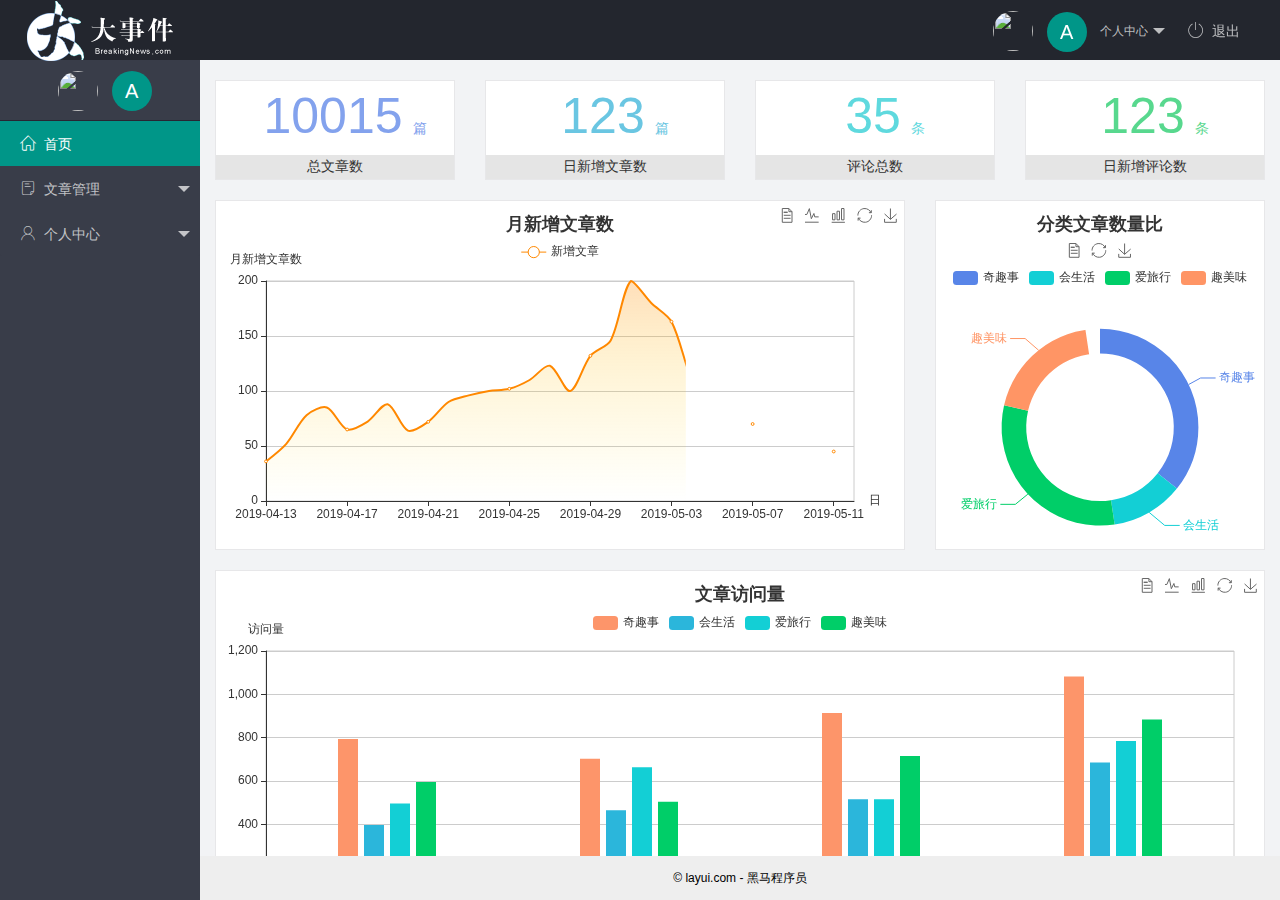
==== commit 8942c92a: "首页" ====
--- a/index.html
+++ b/index.html
@@ -28,9 +28,9 @@
               个人中心
             </a>
             <dl class="layui-nav-child">
-              <dd><a href="">基本资料</a></dd>
-              <dd><a href="">更换头像</a></dd>
-              <dd><a href="">重置密码</a></dd>
+              <dd><a href="../user/user_info.html" target="fm">基本资料</a></dd>
+              <dd><a href="../user/user_ava.html" target="fm">更换头像</a></dd>
+              <dd><a href="../user/user_pwd.html" target="fm">重置密码</a></dd>
             </dl>
           </li>
           <li class="layui-nav-item"><a href="javascrpic:;" id="btnLogout"><span class="iconfont">&#xe865;</span>退出</a></li>
@@ -60,9 +60,9 @@
             <li class="layui-nav-item">
                 <a href="javascript:;"><span class="iconfont">&#xe614;</span>个人中心</a>
                 <dl class="layui-nav-child" >
-                    <dd><a href="javascript:;"><i class="layui-icon layui-icon-app"></i>基本资料</a></dd>
-                    <dd><a href="javascript:;"><i class="layui-icon layui-icon-app"></i>更换头像</a></dd>
-                    <dd><a href="javascript:;"><i class="layui-icon layui-icon-app"></i>重置密码</a></dd>
+                    <dd><a href="../user/user_info.html" target="fm"><i class="layui-icon layui-icon-app"></i>基本资料</a></dd>
+                    <dd><a href="../user/user_ava.html" target="fm"><i class="layui-icon layui-icon-app"></i>更换头像</a></dd>
+                    <dd><a href="../user/user_pwd.html" target="fm"><i class="layui-icon layui-icon-app"></i>重置密码</a></dd>
                   </dl>
                 </li>
            
--- a/assets/css/index.css
+++ b/assets/css/index.css
@@ -29,7 +29,7 @@
 .layui-nav-img{
     width: 40px;
     height: 40px;
-    display: none;
+    /* display: none; */
 }
 .layui-side-scroll .ueerinfo{
     border-bottom: 1px solid #282633;
